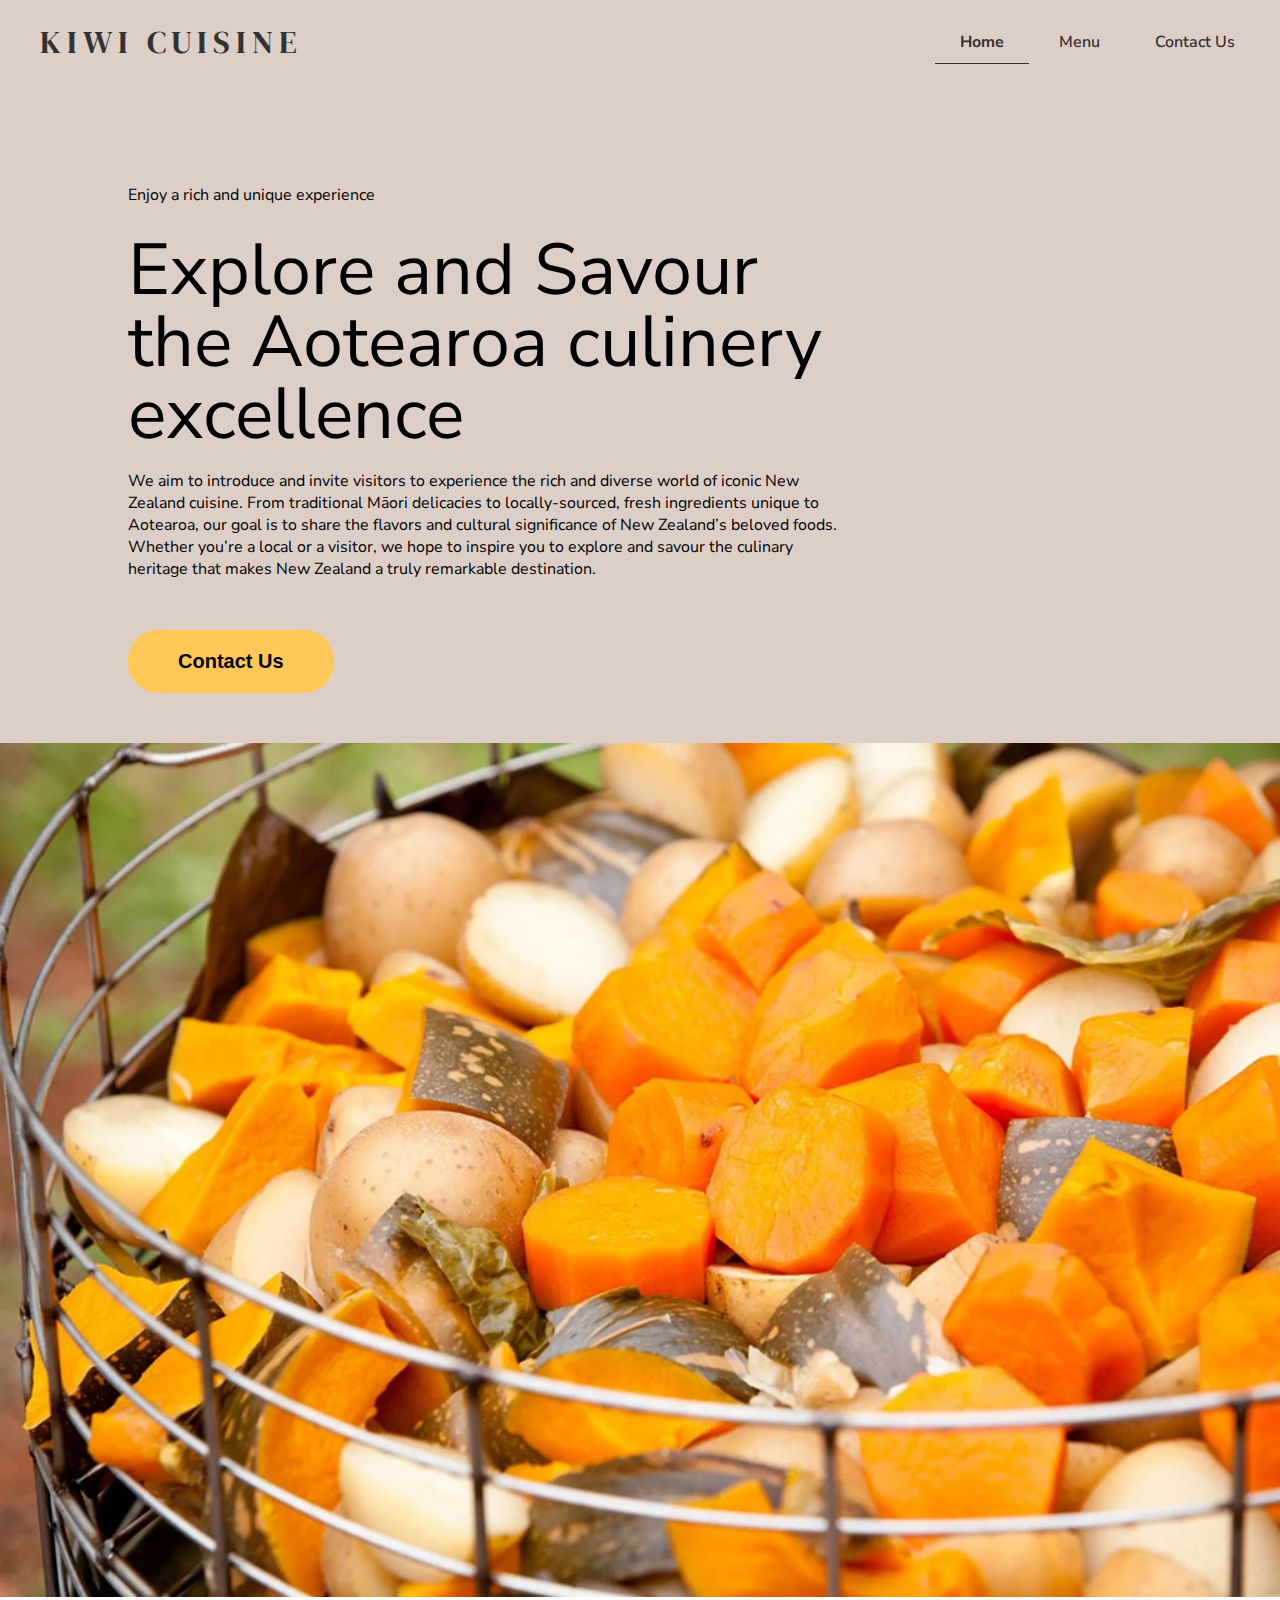
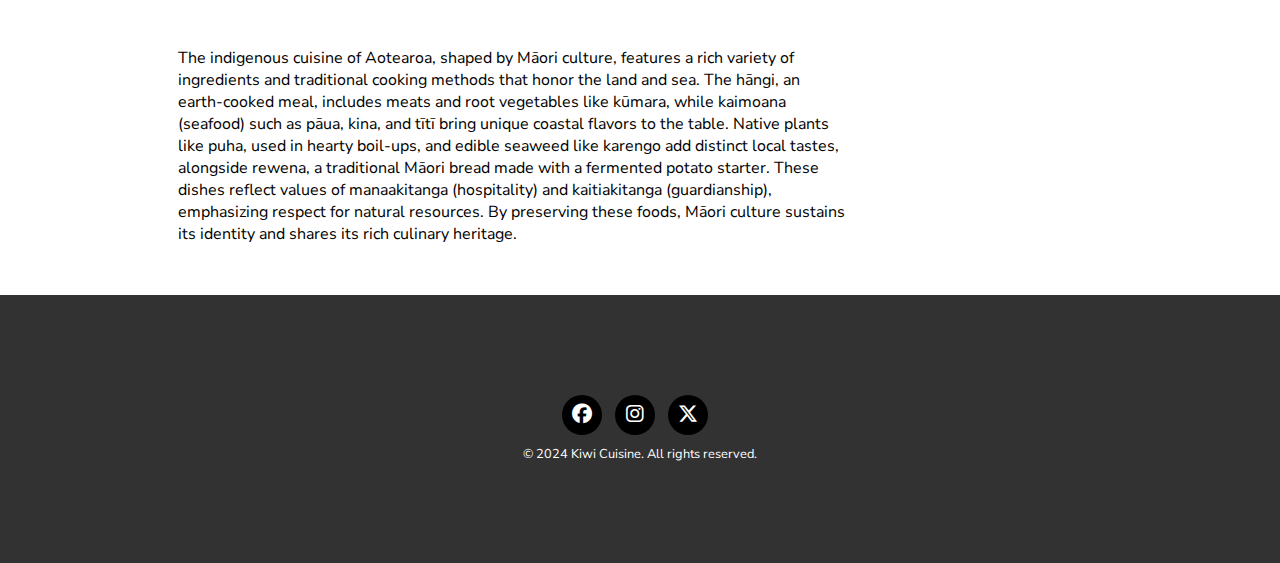
==== kiwi-cuisine/index.html @ 6ab1d8e2 "Added Website Kiwi Cuisine, site-plan.ccs, and siteplan.html" ====
<!DOCTYPE html>
<html lang="en">
  <head>
    <meta charset="UTF-8" >
    <meta name="viewport" content="width=device-width, initial-scale=1.0" >
    <link
      rel="stylesheet"
      href="https://cdnjs.cloudflare.com/ajax/libs/font-awesome/6.4.2/css/all.min.css" >
    <link rel="stylesheet" href="./styles/style.css" >
    <title>Kiwi-Cuisine | Home page</title>
  </head>
  <body>
    <div id="top-content">
      <header>
        <div class="logo">
          <p id="brand"><a href="index.html">Kiwi Cuisine</a></p>
        </div>
        <nav>
          <ul class="nav-container">
            <li><a class="active" href="index.html">Home</a></li>
            <li><a href="menu.html">Menu</a></li>
            <!-- <li><a href="about.html">About Us</a></li> -->
            <li><a href="contact.html">Contact Us</a></li>
          </ul>
        </nav>
      </header>
      <div class="main">
        <div class="hero-container">
          <p class="hero-preface">Enjoy a rich and unique experience</p>
          <h2 class="hero-heading">
            Explore and Savour the Aotearoa culinery excellence
          </h2>
          <p class="hero-description">
            We aim to introduce and invite visitors to experience the rich and
            diverse world of iconic New Zealand cuisine. From traditional Māori
            delicacies to locally-sourced, fresh ingredients unique to Aotearoa,
            our goal is to share the flavors and cultural significance of New
            Zealand’s beloved foods. Whether you’re a local or a visitor, we
            hope to inspire you to explore and savour the culinary heritage that
            makes New Zealand a truly remarkable destination.
          </p>
        </div>
          <button class="hero-button" onclick="location.href='contact.html'">Contact Us</button>
        <div class="mid-content">
          <img src="./images/hangi_v1.webp" alt="Hangi" >
          <p class="mid-content-description">
            The indigenous cuisine of Aotearoa, shaped by Māori culture,
            features a rich variety of ingredients and traditional cooking
            methods that honor the land and sea. The hāngi, an earth-cooked
            meal, includes meats and root vegetables like kūmara, while kaimoana
            (seafood) such as pāua, kina, and tītī bring unique coastal flavors
            to the table. Native plants like puha, used in hearty boil-ups, and
            edible seaweed like karengo add distinct local tastes, alongside
            rewena, a traditional Māori bread made with a fermented potato
            starter. These dishes reflect values of manaakitanga (hospitality)
            and kaitiakitanga (guardianship), emphasizing respect for natural
            resources. By preserving these foods, Māori culture sustains its
            identity and shares its rich culinary heritage.
          </p>
        </div>
      </div>
    </div>
    <footer>
      <div class="social">
        <a href="https://www.facebook.com" target="_blank"
          ><i class="fa-brands fa-facebook"></i
        ></a>
        <a href="https://www.instagram.com" target="_blank"
          ><i class="fa-brands fa-instagram"></i
        ></a>
        <a href="https://www.twitter.com" target="_blank"
          ><i class="fa-brands fa-x-twitter"></i
        ></a>
        <p>&copy; 2024 Kiwi Cuisine. All rights reserved.</p>
      </div>
    </footer>
  </body>
</html>
---- kiwi-cuisine/styles/style.css ----
@import url('https://fonts.googleapis.com/css2?family=DM+Serif+Display:ital@0;1&family=Nunito+Sans:ital,opsz,wght@0,6..12,200..1000;1,6..12,200..1000&display=swap');

/* General reset */

*,
::before,
::after {
  margin: 0;
  padding: 0;
  box-sizing: border-box;
}
html,
body {
  font-family: 'Nunito Sans', sans-serif;
  height: 100%;
  margin: 0;
  display: flex;
  flex-direction: column;
}

#top-content {
  flex: 1;
  display: flex;
  flex-direction: column;
  background-color: #ddcfc8;
}

.main h1 {
  margin: 0 auto;
  text-align: center;
  padding-top: 200px;
  font-size: 1.5em;
  color: #2e0014;
}

header {
  display: grid;
  grid-template-columns: 300px auto;
  font-weight: 600;
  padding: 20px;
  position: sticky;
  top: 0;
  z-index: 1000; /* Ensure it stays above other content */
  background-color: #ddcfc8; /* Initial transparent background */
  transition: background-color 0.3s ease; /* Smooth transition for color change */
}

nav {
  display: flex;
  gap: 4px;
  justify-content: flex-end;
}

.nav-container {
  display: flex;
  list-style: none;
  justify-content: center;
  align-items: center;
  text-align: center;
  gap: 5px;
}

.nav-container a {
  font-size: 1em;
  text-align: center;
  color: #323232;
  text-decoration: none;
  padding: 10px 25px;
}

.active,
.nav-container a:hover {
  font-weight: 700;
  border-bottom: 1px solid #323232;
}

#brand {
  margin: 0;
  font-family: 'DM Serif Display', serif;
  font-weight: 100;
  text-transform: uppercase;
  letter-spacing: 6px;
  font-size: 2em;
}

.logo {
  display: flex;
  align-items: center;
  padding-left: 20px;
}

#brand a {
  text-decoration: none;
  color: #323232;
}

.hero-container {
  display: grid;
  grid-template-columns: repeat(10, 1fr);
  grid-template-rows: repeat(4, auto);
  padding-top: 100px;
  max-width: 80%;
  margin: 0 auto; /* Center the hero section */
  overflow: hidden; /* Ensure no overflow if the image is larger */
}

.hero-preface {
  grid-column: 1 / 6;
  grid-row: 1 / 2;
  padding-bottom: 20px;
  height: 50px;
}

.hero-heading {
  font-size: 4.5em;
  font-weight: 400;
  line-height: 1;
  grid-column: 1 / 8;
  grid-row: 2 / 3;
}

.hero-description {
  grid-column: 1 / 8;
  grid-row: 3 / 4;
  padding-top: 20px;
  height: auto;
}

.hero-button {
  cursor: pointer;
  padding: 20px 50px;
  grid-column: 1 / 3;
  grid-row: 4 / 5;
  margin-top: 50px;
  margin-bottom: 50px;
  border-radius: 30px;
  border: none;
  font-size: 1.25em;
  font-weight: 600;
  background-color: #ffc857;
  margin-left: 10%;
}

.hero-button a {
  text-decoration: none;
  color: #000000;
  display: block;
  height: 100%;
  width: 100%;
  line-height: normal;
}

.spacer {
  height: 50px;
}

.mid-content {
  display: grid;
  grid-template-columns: repeat(10, 1fr);
  grid-template-rows: repeat(4, auto);
  max-width: 100%;
  margin: 0 auto; /* Center the hero section */
  overflow: hidden; /* Ensure no overflow if the image is larger */
  background-color: #ffffff;
}

.mid-content img {
  width: 100%;
  height: auto;
  object-fit: cover;
  grid-column: 1 / 11;
  grid-row: 1 / 4;
}

.mid-content iframe {
  width: 100%;
  height: auto;
  object-fit: cover;
  grid-column: 1 / 11;
  grid-row: 1 / 4;
}

.mid-content-description {
  display: flex;
  align-items: center;
  justify-content: center;
  grid-column: 2 / 8;
  grid-row: 4 / 5;
  padding: 50px;
  height: auto;
}

.menu-content {
  display: grid;
  grid-template-columns: repeat(3, 1fr); /* 3 columns */
  grid-auto-rows: 525px;
  max-width: 90%;
  margin: 0 auto;
  overflow: hidden;
  margin-top: 1.25em;
  /* margin-bottom: 1.25em; */
}

.menu-content div {
  display: flex;
  flex-direction: column;
  align-items: center;
  justify-content: center;
  text-align: center;
  padding: 10px;
}

.menu-content img {
  width: 100%;
  height: 100%;
  object-fit: cover;
  /* object-fit: contain; Adjusts image to fit within the bounds without cropping */
}

.menu-content h2 {
  font-size: 1.1em;
}

.menu-content div :nth-child(2) {
  margin-top: 1.5em;
}

/* Map styling - Contact page */

.map-container {
  display: flex;
  justify-content: center;
  align-items: center;
  height: 400px;
}

/* Contact Form Styling */

.form-container {
  background-color: #323232;
  width: 90%;
  padding: 35px 50px;
  margin: 0 auto;
  margin-bottom: 50px;
  box-shadow: 20px 30px 25pc rgba(0, 0, 0, 0.15);
}

.form-container h1 {
  color: #ffffff;
  font-size: 1.275rem;
  text-align: center;
}

.form-container p {
  color: #ffffff;
  position: relative;
  margin: auto;
  width: 100%;
  text-align: center;
}

.form {
  width: 100%;
  position: relative;
  margin: 30px auto 0 auto;
}

.form-row {
  width: 100%;
  display: grid;
  grid-template-columns: repeat(auto-fit, minmax(300px, 1fr));
  gap: 20px 30px;
  margin-bottom: 20px;
}

.form-column textarea,
.form-column input {
  font-weight: 400;
  width: 100%;
  padding: 8px;
  border-radius: 5px;
  border: 1.2px solid #c4cae0;
  margin-top: 5px;
}

.form-column textarea {
  resize: none;
}

.form-column label {
  color: #ffffff;
}

.form-column textarea:focus,
.form-container input:focus {
  outline: none;
  border-color: #008000;
}

.form button {
  border: none;
  padding: 10px 50px;
  font-size: 1.25em;
  font-weight: 600;
  background-color: #fec857;
  border-radius: 30px;
  font-size: 1rem;
  color: #000000;
  cursor: pointer;
}

.social a {
  margin: 0 10px 10px 0;
  font-size: 20px;
  display: inline-block;
  height: 40px;
  width: 40px;
  background-color: black;
  text-align: center;
  line-height: 40px;
  border-radius: 50px;
  color: #fff;
}

.social-media a:hover,
.social-media a:focus {
  color: #008000;
}

footer {
  text-align: center;
  padding: 100px;
  background-color: #323232; /* Matches the brand color */
  color: #ffffff; /* White text */
  font-size: 0.8em;
}

/* Add styles specific to screens smaller than or equal to 900px */

@media (max-width: 900px) {
  .logo {
    padding-left: 0;
  }
  .hero {
    grid-template-columns: repeat(2, 1fr);
    grid-template-rows: auto;
    padding: 10px;
  }

  .hero-button {
    margin-left: 10%;
  }
  .mid-content {
    grid-template-columns: repeat(
      2,
      1fr
    ); /* Adjust grid columns for smaller screens */
    grid-template-rows: auto; /* Change row height if needed */
    padding: 10px; /* Add padding for better spacing on smaller screens */
  }

  .menu-content {
    display: grid;
    grid-template-columns: repeat(2, 1fr); /* 3 columns */
    grid-auto-rows: 400px;
    max-width: 90%;
    margin: 0 auto;
    overflow: hidden;
    margin-top: 1.25em;
    margin-bottom: 1.25em;
  }

  .mid-content img {
    grid-column: 1 / -1; /* Make image span across the entire width */
    grid-row: 1 / 2; /* Adjust row position if necessary */
  }

  .mid-content-description {
    grid-column: 1 / -1; /* Make description span across entire width */
    grid-row: 2 / 3; /* Position it below the image */
    /* text-align: center; Center-align text for better readability */
    padding: 10px;
  }

  /* Additional adjustments for smaller screens */
  header {
    font-size: 0.9em; /* Scale down header text */
    padding: 10px; /* Reduce padding in the header */
  }

  nav a {
    padding: 10px 20px; /* Adjust navigation padding */
    font-size: 0.9em; /* Scale down navigation font size */
  }

  .hero {
    max-width: 100%; /* Ensure hero section fits within smaller screen */
  }

  footer {
    padding: 50px; /* Adjust footer padding */
    font-size: 0.7em; /* Scale down footer text */
  }
}
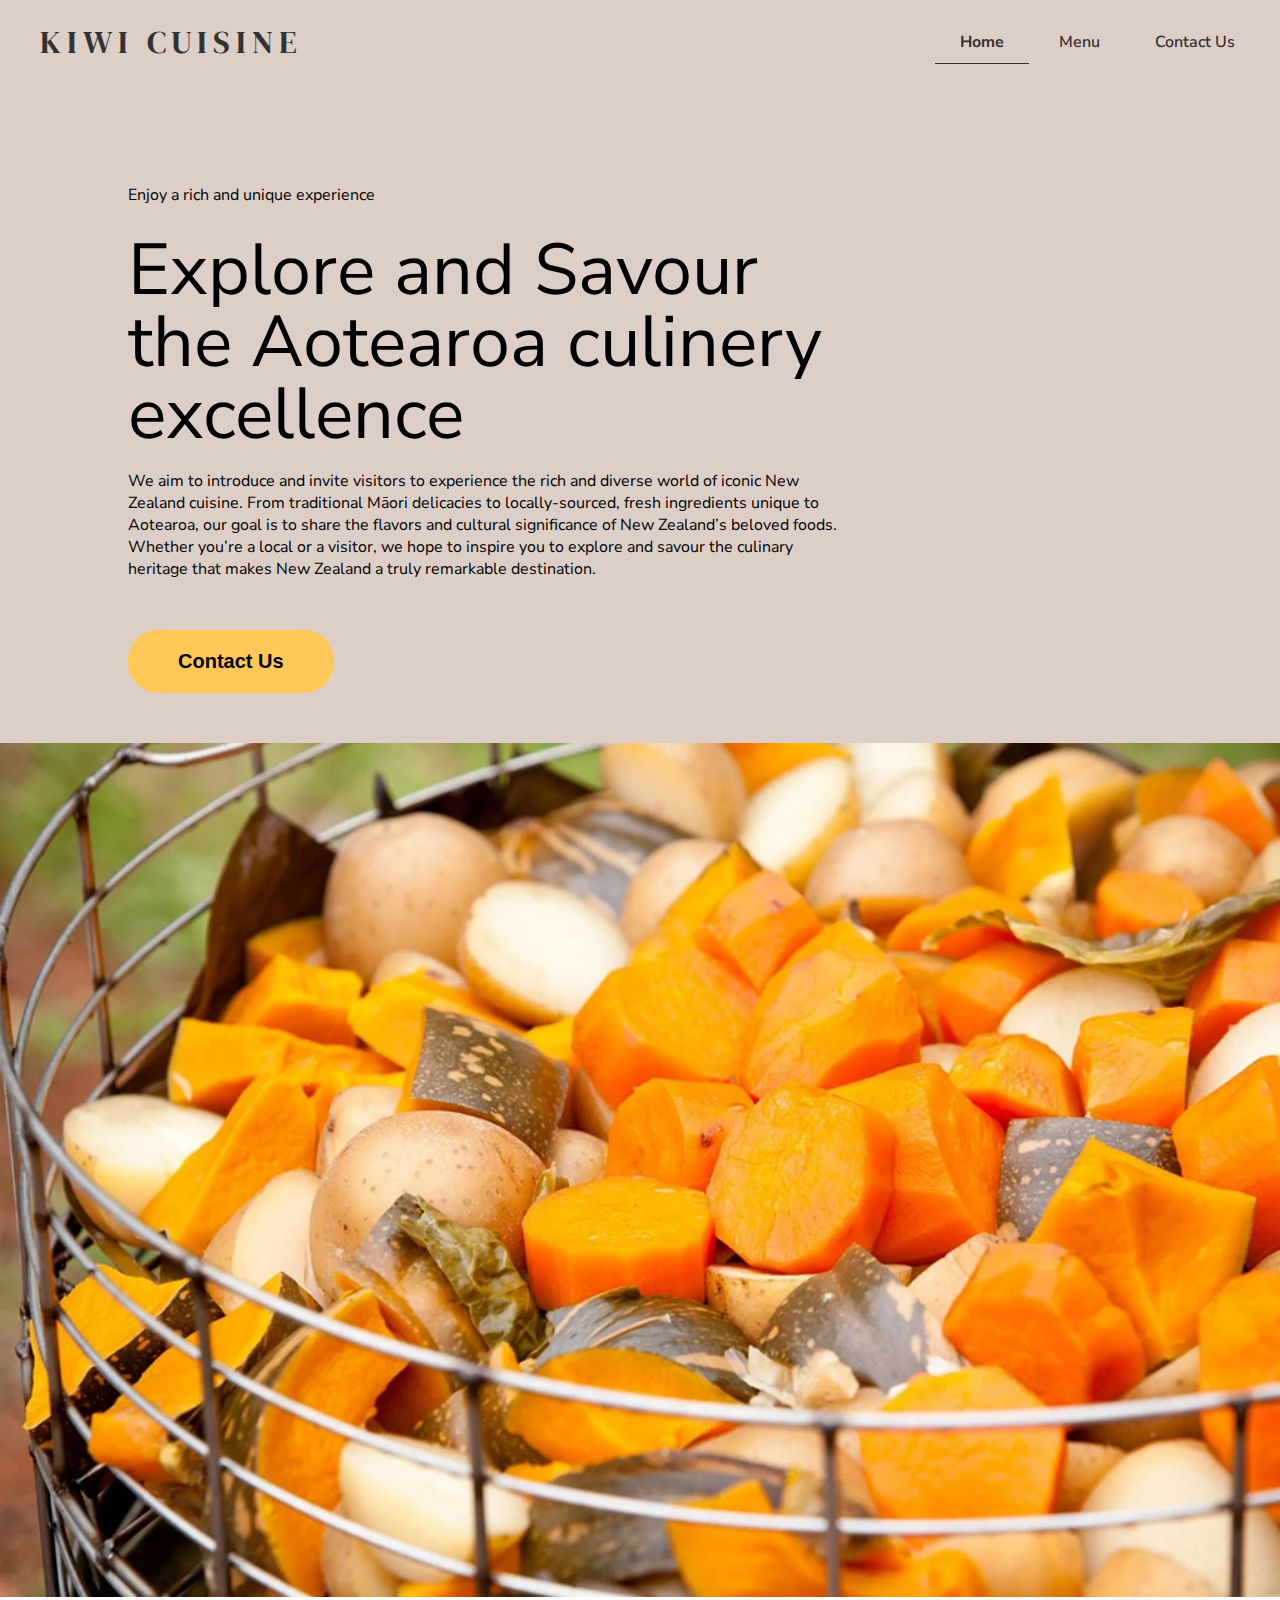
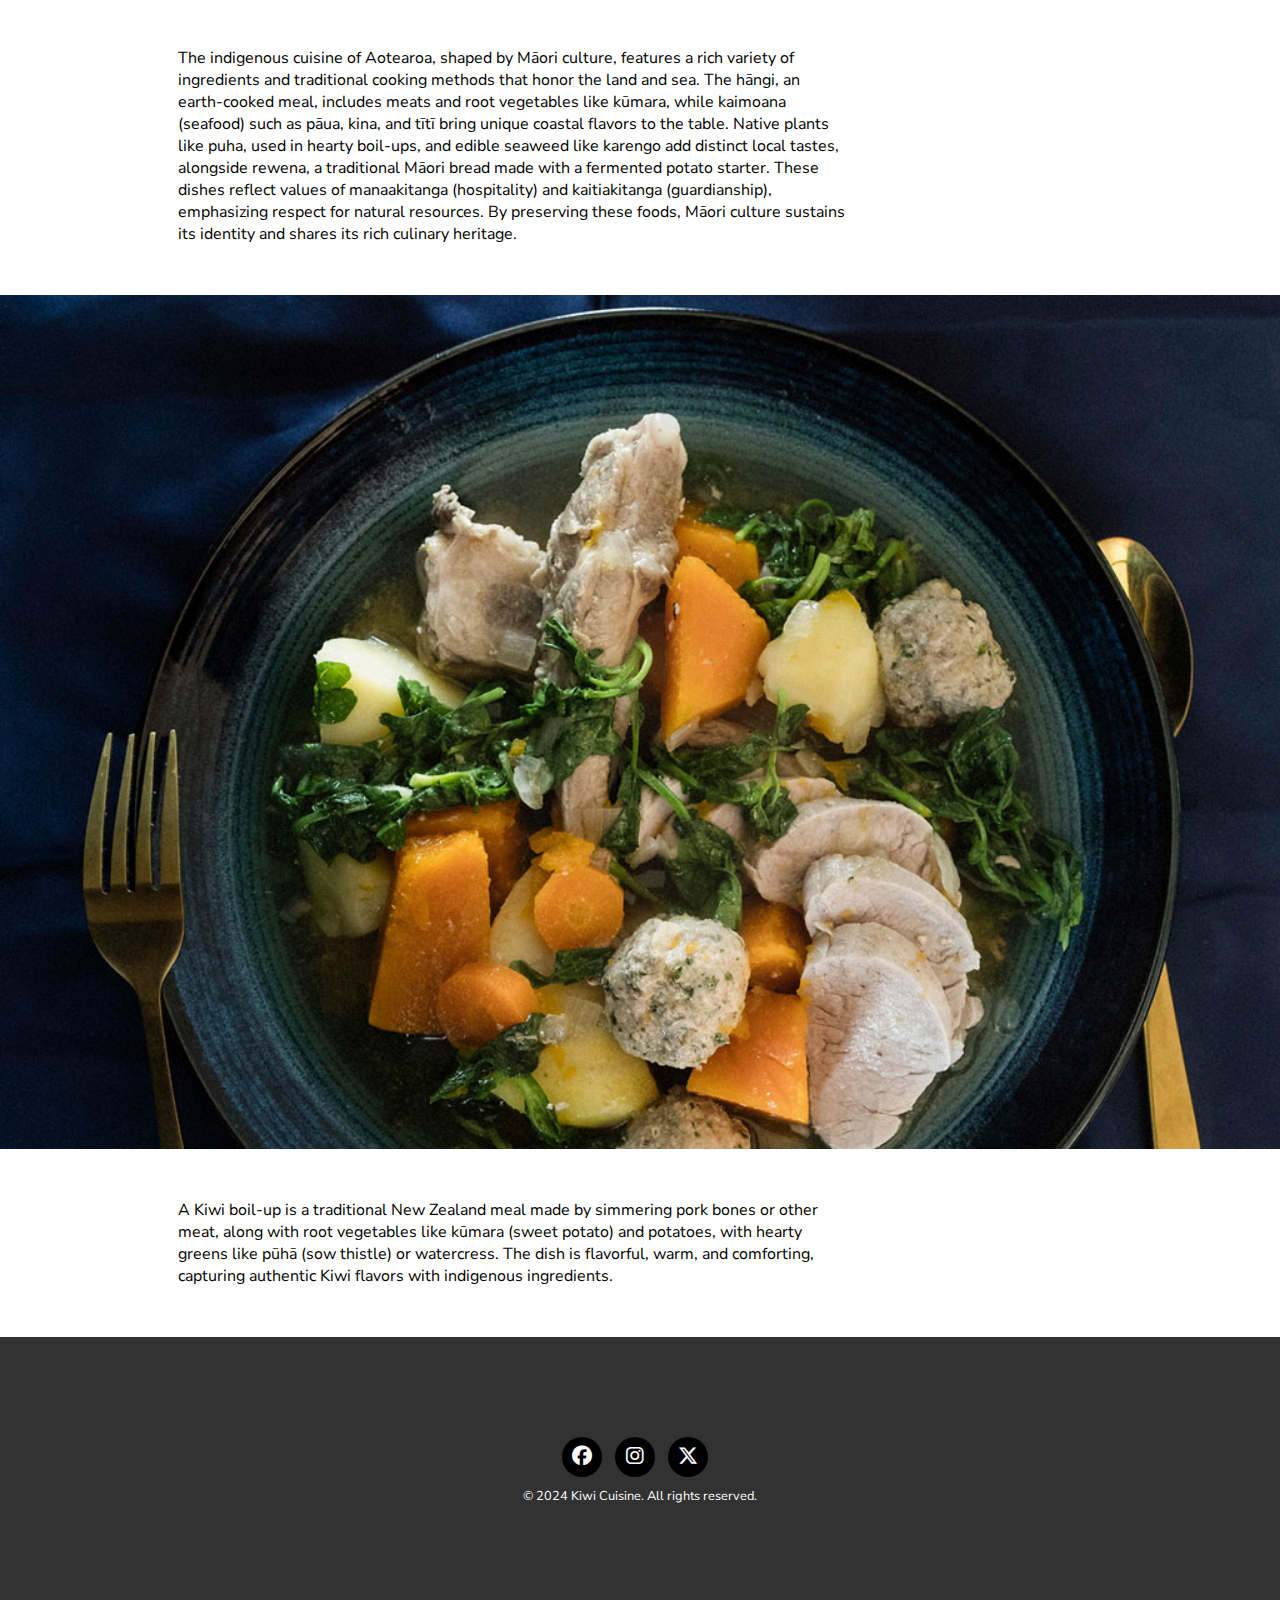
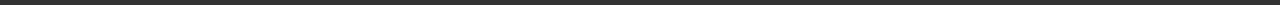
==== commit 6778d018: "Week 8 -Wireframing-personal-website" ====
--- a/kiwi-cuisine/index.html
+++ b/kiwi-cuisine/index.html
@@ -41,22 +41,33 @@
           </p>
         </div>
           <button class="hero-button" onclick="location.href='contact.html'">Contact Us</button>
-        <div class="mid-content">
-          <img src="./images/hangi_v1.webp" alt="Hangi" >
-          <p class="mid-content-description">
-            The indigenous cuisine of Aotearoa, shaped by Māori culture,
-            features a rich variety of ingredients and traditional cooking
-            methods that honor the land and sea. The hāngi, an earth-cooked
-            meal, includes meats and root vegetables like kūmara, while kaimoana
-            (seafood) such as pāua, kina, and tītī bring unique coastal flavors
-            to the table. Native plants like puha, used in hearty boil-ups, and
-            edible seaweed like karengo add distinct local tastes, alongside
-            rewena, a traditional Māori bread made with a fermented potato
-            starter. These dishes reflect values of manaakitanga (hospitality)
-            and kaitiakitanga (guardianship), emphasizing respect for natural
-            resources. By preserving these foods, Māori culture sustains its
-            identity and shares its rich culinary heritage.
-          </p>
+          <div class="mid-content">
+            <img src="./images/hangi_v1.webp" alt="Hangi" >
+            <p class="mid-content-description">
+              The indigenous cuisine of Aotearoa, shaped by Māori culture,
+              features a rich variety of ingredients and traditional cooking
+              methods that honor the land and sea. The hāngi, an earth-cooked
+              meal, includes meats and root vegetables like kūmara, while kaimoana
+              (seafood) such as pāua, kina, and tītī bring unique coastal flavors
+              to the table. Native plants like puha, used in hearty boil-ups, and
+              edible seaweed like karengo add distinct local tastes, alongside
+              rewena, a traditional Māori bread made with a fermented potato
+              starter. These dishes reflect values of manaakitanga (hospitality)
+              and kaitiakitanga (guardianship), emphasizing respect for natural
+              resources. By preserving these foods, Māori culture sustains its
+              identity and shares its rich culinary heritage.
+            </p>
+          </div>
+          <div class="mid-content-1">
+            <img src="./images/kiwi_boilup.jpg" alt="boilup">
+              <p class="mid-content-description-1">
+                A Kiwi boil-up is a traditional New Zealand meal made by simmering
+                pork bones or other meat, along with root vegetables like kūmara (sweet potato)
+                and potatoes, with hearty greens like pūhā (sow thistle) or watercress. 
+                The dish is flavorful, warm, and comforting, capturing authentic Kiwi flavors
+                with indigenous ingredients.
+              </p>
+          </div>
         </div>
       </div>
     </div>
--- a/kiwi-cuisine/styles/style.css
+++ b/kiwi-cuisine/styles/style.css
@@ -93,6 +93,9 @@
   text-decoration: none;
   color: #323232;
 }
+
+/* These styles are used in the hero section of all
+three pages i.e., Home, Menu, and Contact */
 
 .hero-container {
   display: grid;
@@ -154,6 +157,8 @@
   height: 50px;
 }
 
+/* styles to hold the first image on both the Home, and Menu Page
+just below the hero section  */
 .mid-content {
   display: grid;
   grid-template-columns: repeat(10, 1fr);
@@ -172,13 +177,39 @@
   grid-row: 1 / 4;
 }
 
-.mid-content iframe {
+
+/* styles to hold the second image on thw home page */
+.mid-content-1 {
+  display: grid;
+  grid-template-columns: repeat(10, 1fr);
+  grid-template-rows: repeat(4, auto);
+  max-width: 100%;
+  margin: 0 auto; /* Center the hero section */
+  overflow: hidden; /* Ensure no overflow if the image is larger */
+  background-color: #ffffff;
+}
+
+.mid-content-1 img {
   width: 100%;
   height: auto;
   object-fit: cover;
   grid-column: 1 / 11;
   grid-row: 1 / 4;
 }
+
+
+/* Styles for map on contact page */
+
+.mid-content iframe {
+  width: 100%;
+  height: auto;
+  object-fit: cover;
+  grid-column: 1 / 11;
+  grid-row: 1 / 4;
+}
+
+/* Styling for content after the first images 
+(including map on contact page), on all pages  */
 
 .mid-content-description {
   display: flex;
@@ -189,6 +220,19 @@
   padding: 50px;
   height: auto;
 }
+
+.mid-content-description-1 {
+  display: flex;
+  align-items: center;
+  justify-content: center;
+  grid-column: 2 / 8;
+  grid-row: 4 / 5;
+  padding: 50px;
+  height: auto;
+}
+
+/* Menu Grid to hold pictures of meals description
+and cost. */
 
 .menu-content {
   display: grid;
@@ -201,6 +245,7 @@
   /* margin-bottom: 1.25em; */
 }
 
+/*  */
 .menu-content div {
   display: flex;
   flex-direction: column;
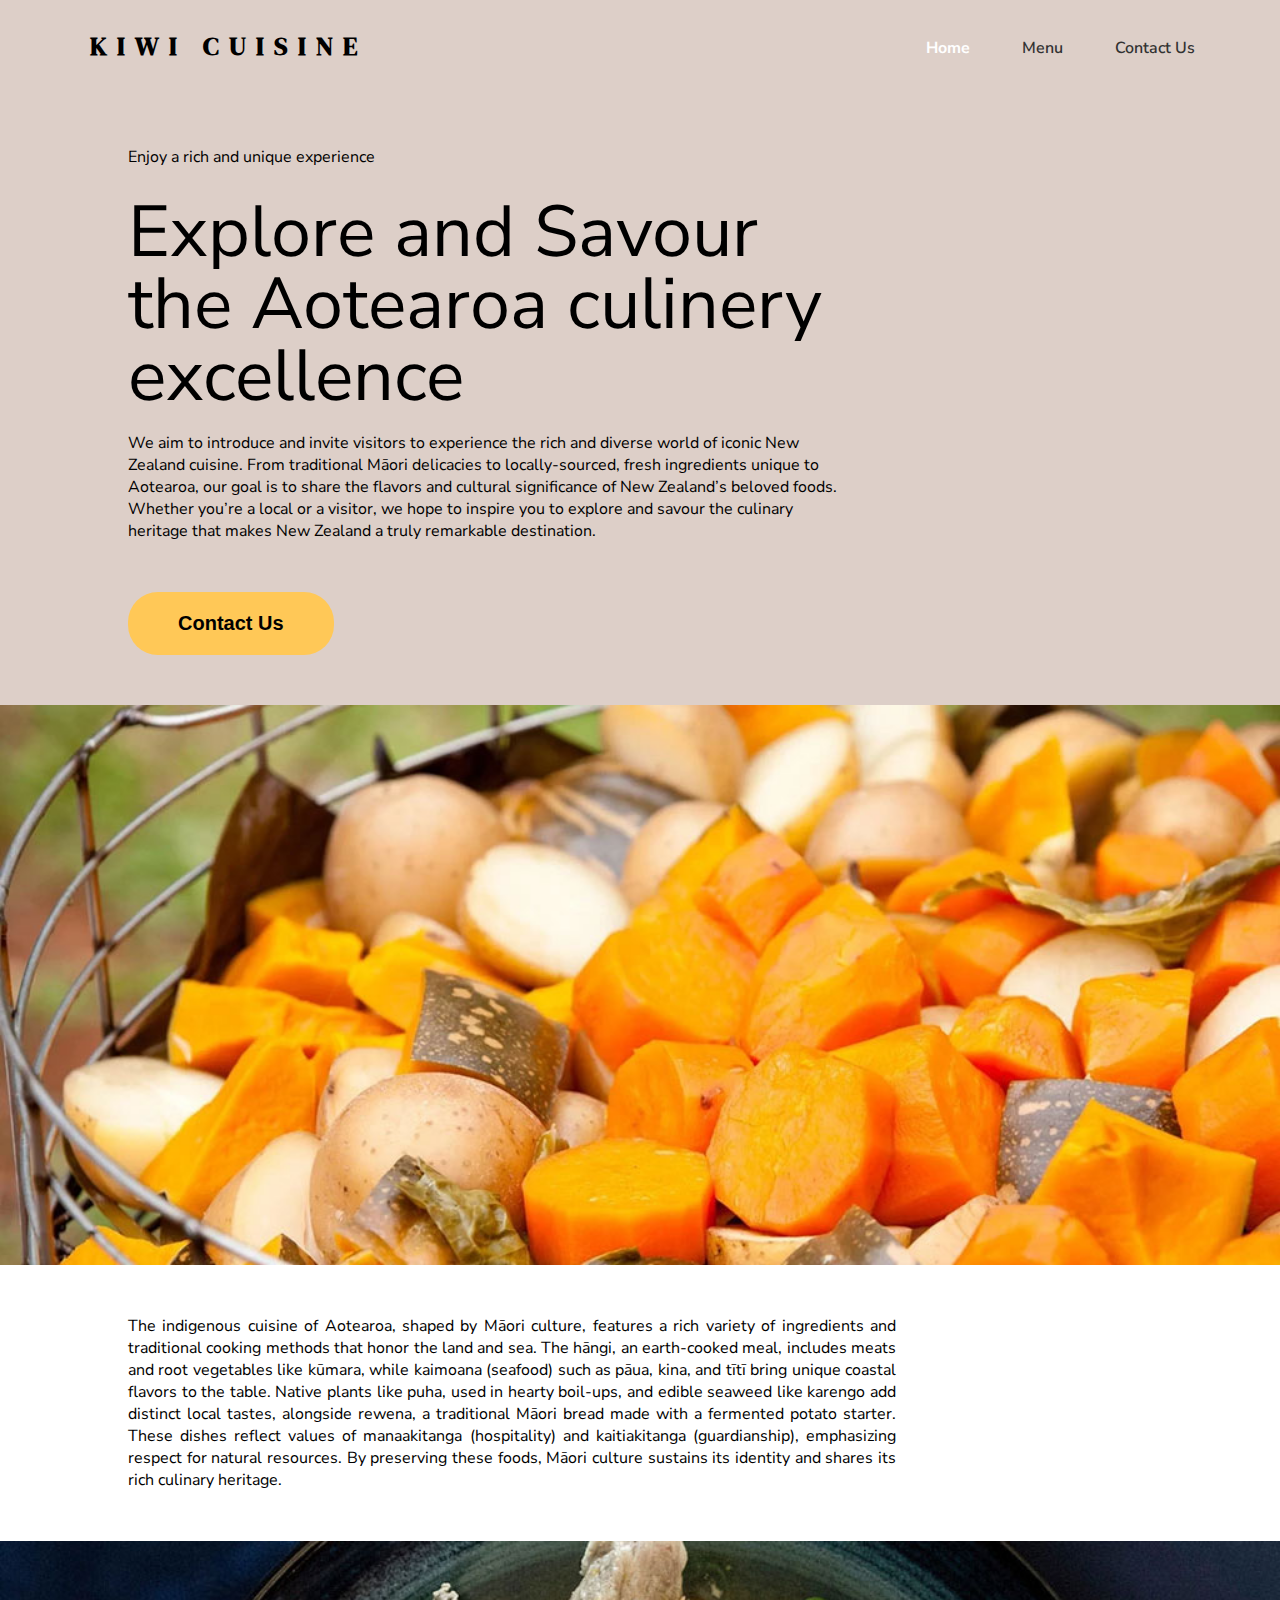
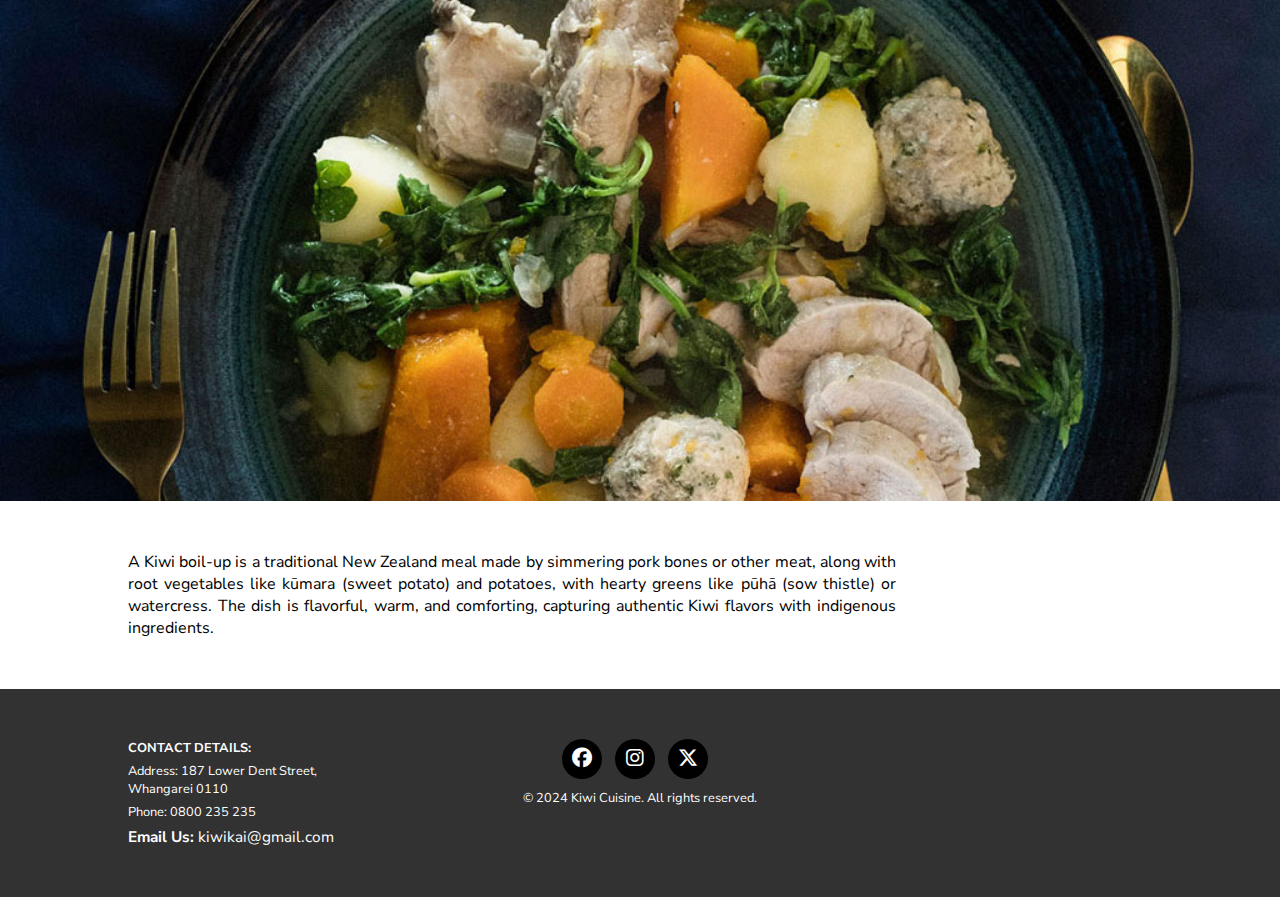
==== commit ac26c1b0: "Week 9 Rivers.html, Kiwi-Cuisine html and css updated" ====
--- a/kiwi-cuisine/index.html
+++ b/kiwi-cuisine/index.html
@@ -10,16 +10,36 @@
     <title>Kiwi-Cuisine | Home page</title>
   </head>
   <body>
-    <div id="top-content">
+    <div id="content-container">
       <header>
         <div class="logo">
-          <p id="brand"><a href="index.html">Kiwi Cuisine</a></p>
+          <a aria-label="Go to Home Page" href="index.html"
+            ><svg width="300" height="50" xmlns="http://www.w3.org/2000/svg">
+              <title>Go to Home Page</title>
+              <text
+                x="10"
+                y="35"
+                font-family="'DM Serif Display', serif"
+                font-size="26"
+                fill="black"
+                letter-spacing="10">
+                KIWI CUISINE
+              </text>
+            </svg></a
+          >
         </div>
+        <!-- Hamburger Menu Toggle -->
+        <input type="checkbox" id="menu-toggle" >
+        <label for="menu-toggle" class="menu-icon" aria-label="Toggle Menu">
+          <span></span>
+          <span></span>
+          <span></span>
+        </label>
+        <!-- Navigation Menu -->
         <nav>
           <ul class="nav-container">
-            <li><a class="active" href="index.html">Home</a></li>
+            <li><a id="active" href="index.html">Home</a></li>
             <li><a href="menu.html">Menu</a></li>
-            <!-- <li><a href="about.html">About Us</a></li> -->
             <li><a href="contact.html">Contact Us</a></li>
           </ul>
         </nav>
@@ -40,50 +60,59 @@
             makes New Zealand a truly remarkable destination.
           </p>
         </div>
-          <button class="hero-button" onclick="location.href='contact.html'">Contact Us</button>
-          <div class="mid-content">
-            <img src="./images/hangi_v1.webp" alt="Hangi" >
-            <p class="mid-content-description">
-              The indigenous cuisine of Aotearoa, shaped by Māori culture,
-              features a rich variety of ingredients and traditional cooking
-              methods that honor the land and sea. The hāngi, an earth-cooked
-              meal, includes meats and root vegetables like kūmara, while kaimoana
-              (seafood) such as pāua, kina, and tītī bring unique coastal flavors
-              to the table. Native plants like puha, used in hearty boil-ups, and
-              edible seaweed like karengo add distinct local tastes, alongside
-              rewena, a traditional Māori bread made with a fermented potato
-              starter. These dishes reflect values of manaakitanga (hospitality)
-              and kaitiakitanga (guardianship), emphasizing respect for natural
-              resources. By preserving these foods, Māori culture sustains its
-              identity and shares its rich culinary heritage.
-            </p>
-          </div>
-          <div class="mid-content-1">
-            <img src="./images/kiwi_boilup.jpg" alt="boilup">
-              <p class="mid-content-description-1">
-                A Kiwi boil-up is a traditional New Zealand meal made by simmering
-                pork bones or other meat, along with root vegetables like kūmara (sweet potato)
-                and potatoes, with hearty greens like pūhā (sow thistle) or watercress. 
-                The dish is flavorful, warm, and comforting, capturing authentic Kiwi flavors
-                with indigenous ingredients.
-              </p>
-          </div>
+        <div>
+          <button class="hero-button" onclick="location.href='contact.html'">
+            Contact Us
+          </button>
+        </div>
+        <div class="mid-content">
+          <img id="image-1" src="images/hangi_v1.jpg" alt="Hangi" >
+          <p class="mid-content-description-1">
+            The indigenous cuisine of Aotearoa, shaped by Māori culture,
+            features a rich variety of ingredients and traditional cooking
+            methods that honor the land and sea. The hāngi, an earth-cooked
+            meal, includes meats and root vegetables like kūmara, while kaimoana
+            (seafood) such as pāua, kina, and tītī bring unique coastal flavors
+            to the table. Native plants like puha, used in hearty boil-ups, and
+            edible seaweed like karengo add distinct local tastes, alongside
+            rewena, a traditional Māori bread made with a fermented potato
+            starter. These dishes reflect values of manaakitanga (hospitality)
+            and kaitiakitanga (guardianship), emphasizing respect for natural
+            resources. By preserving these foods, Māori culture sustains its
+            identity and shares its rich culinary heritage.
+          </p>
+          <img id="image-2" src="images/kiwi_boilup.jpg" alt="boilup" >
+          <p class="mid-content-description-2">
+            A Kiwi boil-up is a traditional New Zealand meal made by simmering
+            pork bones or other meat, along with root vegetables like kūmara
+            (sweet potato) and potatoes, with hearty greens like pūhā (sow
+            thistle) or watercress. The dish is flavorful, warm, and comforting,
+            capturing authentic Kiwi flavors with indigenous ingredients.
+          </p>
         </div>
       </div>
+      <footer>
+        <div class="contact-details">
+          <h4>CONTACT DETAILS:</h4>
+          <p>Address: 187 Lower Dent Street, Whangarei 0110</p>
+          <p>Phone: 0800 235 235</p>
+          <a id="email-kiwikai" href="mailto:kiwikai@gmail.com"
+            ><strong>Email Us:</strong> kiwikai@gmail.com</a
+          >
+        </div>
+        <div class="social">
+          <a href="https://www.facebook.com" target="_blank"
+            ><i class="fa-brands fa-facebook"></i
+          ></a>
+          <a href="https://www.instagram.com" target="_blank"
+            ><i class="fa-brands fa-instagram"></i
+          ></a>
+          <a href="https://www.twitter.com" target="_blank"
+            ><i class="fa-brands fa-x-twitter"></i
+          ></a>
+          <p>&copy; 2024 Kiwi Cuisine. All rights reserved.</p>
+        </div>
+      </footer>
     </div>
-    <footer>
-      <div class="social">
-        <a href="https://www.facebook.com" target="_blank"
-          ><i class="fa-brands fa-facebook"></i
-        ></a>
-        <a href="https://www.instagram.com" target="_blank"
-          ><i class="fa-brands fa-instagram"></i
-        ></a>
-        <a href="https://www.twitter.com" target="_blank"
-          ><i class="fa-brands fa-x-twitter"></i
-        ></a>
-        <p>&copy; 2024 Kiwi Cuisine. All rights reserved.</p>
-      </div>
-    </footer>
   </body>
 </html>
--- a/kiwi-cuisine/styles/style.css
+++ b/kiwi-cuisine/styles/style.css
@@ -9,6 +9,7 @@
   padding: 0;
   box-sizing: border-box;
 }
+
 html,
 body {
   font-family: 'Nunito Sans', sans-serif;
@@ -18,7 +19,7 @@
   flex-direction: column;
 }
 
-#top-content {
+#content-container {
   flex: 1;
   display: flex;
   flex-direction: column;
@@ -35,14 +36,26 @@
 
 header {
   display: grid;
-  grid-template-columns: 300px auto;
+  grid-template-columns: auto 400px;
   font-weight: 600;
-  padding: 20px;
+  padding: 20px 60px;
   position: sticky;
   top: 0;
   z-index: 1000; /* Ensure it stays above other content */
   background-color: #ddcfc8; /* Initial transparent background */
   transition: background-color 0.3s ease; /* Smooth transition for color change */
+  position: relative;
+}
+
+.menu-icon {
+  display: none;
+  cursor: pointer;
+  position: absolute; /*Positioned absolutely*/
+  right: 60px; /* 20px from the right */
+  top: 25px;
+  width: 30px;
+  height: 25px;
+  z-index: 1001; /* Keep above other header elements */
 }
 
 nav {
@@ -57,7 +70,7 @@
   justify-content: center;
   align-items: center;
   text-align: center;
-  gap: 5px;
+  gap: 2px;
 }
 
 .nav-container a {
@@ -68,19 +81,15 @@
   padding: 10px 25px;
 }
 
-.active,
 .nav-container a:hover {
   font-weight: 700;
-  border-bottom: 1px solid #323232;
-}
-
-#brand {
-  margin: 0;
-  font-family: 'DM Serif Display', serif;
-  font-weight: 100;
-  text-transform: uppercase;
-  letter-spacing: 6px;
-  font-size: 2em;
+  font-size: 1.1em;
+  color: #ffffff;
+}
+
+#active {
+  font-weight: 700;
+  color: #ffffff;
 }
 
 .logo {
@@ -89,11 +98,6 @@
   padding-left: 20px;
 }
 
-#brand a {
-  text-decoration: none;
-  color: #323232;
-}
-
 /* These styles are used in the hero section of all
 three pages i.e., Home, Menu, and Contact */
 
@@ -101,7 +105,7 @@
   display: grid;
   grid-template-columns: repeat(10, 1fr);
   grid-template-rows: repeat(4, auto);
-  padding-top: 100px;
+  padding-top: 50px;
   max-width: 80%;
   margin: 0 auto; /* Center the hero section */
   overflow: hidden; /* Ensure no overflow if the image is larger */
@@ -132,7 +136,7 @@
 .hero-button {
   cursor: pointer;
   padding: 20px 50px;
-  grid-column: 1 / 3;
+  grid-column: 1 / 4;
   grid-row: 4 / 5;
   margin-top: 50px;
   margin-bottom: 50px;
@@ -161,74 +165,33 @@
 just below the hero section  */
 .mid-content {
   display: grid;
-  grid-template-columns: repeat(10, 1fr);
-  grid-template-rows: repeat(4, auto);
-  max-width: 100%;
-  margin: 0 auto; /* Center the hero section */
-  overflow: hidden; /* Ensure no overflow if the image is larger */
+  grid-template-columns: repeat(10, 1fr); /* 10 equal columns */
+  grid-template-rows: repeat(4, auto); /* 4 rows with auto height */
   background-color: #ffffff;
 }
 
 .mid-content img {
+  width: 100%;
+  grid-column: span 10; /* Images span all 10 columns */
+  grid-row: auto; /* Each image takes up a single row */
+}
+
+.mid-content-description-1,
+.mid-content-description-2 {
+  grid-column: 2 / 8; /* Paragraphs span from column 2 to column 8 */
+  grid-row: auto; /* Each <p> tag takes up a single row */
+  text-align: justify; /* Optional: align text for better readability */
+  padding: 50px 0px; /* Optional: add padding around text */
+}
+
+/* Styles for map on contact page */
+
+.mid-content iframe {
   width: 100%;
   height: auto;
   object-fit: cover;
-  grid-column: 1 / 11;
+  grid-column: span 10;
   grid-row: 1 / 4;
-}
-
-
-/* styles to hold the second image on thw home page */
-.mid-content-1 {
-  display: grid;
-  grid-template-columns: repeat(10, 1fr);
-  grid-template-rows: repeat(4, auto);
-  max-width: 100%;
-  margin: 0 auto; /* Center the hero section */
-  overflow: hidden; /* Ensure no overflow if the image is larger */
-  background-color: #ffffff;
-}
-
-.mid-content-1 img {
-  width: 100%;
-  height: auto;
-  object-fit: cover;
-  grid-column: 1 / 11;
-  grid-row: 1 / 4;
-}
-
-
-/* Styles for map on contact page */
-
-.mid-content iframe {
-  width: 100%;
-  height: auto;
-  object-fit: cover;
-  grid-column: 1 / 11;
-  grid-row: 1 / 4;
-}
-
-/* Styling for content after the first images 
-(including map on contact page), on all pages  */
-
-.mid-content-description {
-  display: flex;
-  align-items: center;
-  justify-content: center;
-  grid-column: 2 / 8;
-  grid-row: 4 / 5;
-  padding: 50px;
-  height: auto;
-}
-
-.mid-content-description-1 {
-  display: flex;
-  align-items: center;
-  justify-content: center;
-  grid-column: 2 / 8;
-  grid-row: 4 / 5;
-  padding: 50px;
-  height: auto;
 }
 
 /* Menu Grid to hold pictures of meals description
@@ -236,13 +199,13 @@
 
 .menu-content {
   display: grid;
-  grid-template-columns: repeat(3, 1fr); /* 3 columns */
+  grid-template-columns: repeat(10, 1fr); /* 3 columns */
   grid-auto-rows: 525px;
-  max-width: 90%;
+  max-width: 100%;
   margin: 0 auto;
   overflow: hidden;
   margin-top: 1.25em;
-  /* margin-bottom: 1.25em; */
+  margin-bottom: 1.25em;
 }
 
 /*  */
@@ -259,6 +222,7 @@
   width: 100%;
   height: 100%;
   object-fit: cover;
+  box-shadow: 5px 5px 15px rgba(0, 0, 0, 0.3);
   /* object-fit: contain; Adjusts image to fit within the bounds without cropping */
 }
 
@@ -270,24 +234,94 @@
   margin-top: 1.5em;
 }
 
+#menu-item-1 {
+  grid-column: 2 / 6;
+  grid-row: 1 / 2;
+}
+
+#menu-item-2 {
+  grid-column: 6 / 10;
+  grid-row: 1 / 2;
+}
+
+#menu-item-3 {
+  grid-column: 2 / 6;
+  grid-row: 2 / 3;
+}
+
+#menu-item-4 {
+  grid-column: 6 / 10;
+  grid-row: 2 / 3;
+}
+
+#menu-item-5 {
+  grid-column: 2 / 6;
+  grid-row: 3 / 4;
+}
+
+#menu-item-6 {
+  grid-column: 6 / 10;
+  grid-row: 3 / 4;
+}
+
+#menu-item-7 {
+  grid-column: 2 / 6;
+  grid-row: 4 / 5;
+}
+
+#menu-item-8 {
+  grid-column: 6 / 10;
+  grid-row: 4 / 5;
+}
+
+#menu-item-9 {
+  grid-column: 2 / 6;
+  grid-row: 5 / 6;
+}
+
+#menu-item-10 {
+  grid-column: 6 / 10;
+  grid-row: 5 / 6;
+}
+
+#menu-item-11 {
+  grid-column: 2 / 6;
+  grid-row: 6 / 7;
+}
+
+#menu-item-12 {
+  grid-column: 6 / 10;
+  grid-row: 6 / 7;
+}
+
 /* Map styling - Contact page */
 
 .map-container {
   display: flex;
+  width: 100%;
   justify-content: center;
   align-items: center;
+  margin: 0 auto;
   height: 400px;
+  grid-column: 2 / 10;
 }
 
 /* Contact Form Styling */
+
+.map-wrapper,
+.form-wrapper {
+  display: grid;
+  grid-template-columns: repeat(10, 1fr);
+}
 
 .form-container {
   background-color: #323232;
-  width: 90%;
+  width: 100%;
   padding: 35px 50px;
   margin: 0 auto;
   margin-bottom: 50px;
   box-shadow: 20px 30px 25pc rgba(0, 0, 0, 0.15);
+  grid-column: 2 / 10;
 }
 
 .form-container h1 {
@@ -354,6 +388,10 @@
   cursor: pointer;
 }
 
+.social {
+  grid-column: 5 / 7;
+}
+
 .social a {
   margin: 0 10px 10px 0;
   font-size: 20px;
@@ -373,77 +411,221 @@
 }
 
 footer {
-  text-align: center;
-  padding: 100px;
+  display: grid;
+  grid-template-columns: repeat(10, 1fr);
+  text-align: center;
+  padding: 50px 0px;
   background-color: #323232; /* Matches the brand color */
   color: #ffffff; /* White text */
   font-size: 0.8em;
 }
 
+.contact-details {
+  text-align: left;
+  grid-column: 2 / 4;
+}
+
+.contact-details p {
+  margin: 5px 0px;
+}
+
+#email-kiwikai {
+  text-decoration: none;
+  font-weight: 400;
+  font-size: 1.2em;
+  color: #ffffff;
+}
+
+/* Hamburger menu styling */
+/* Hide the checkbox input */
+#menu-toggle {
+  display: none;
+}
+
+/* Hamburger Menu Icon */
+.menu-icon {
+  display: none; /* Hidden by default for larger screens */
+  flex-direction: column;
+  justify-content: space-between;
+  width: 30px;
+  height: 25px;
+  cursor: pointer;
+}
+
+.menu-icon span {
+  display: block;
+  width: 100%;
+  height: 4px;
+  background-color: black;
+  border-radius: 2px;
+  transition: transform 0.3s ease, background-color 0.3s ease;
+}
+
+/* Hamburger icon animation when active */
+#menu-toggle:checked + .menu-icon span:nth-child(1) {
+  transform: translateY(10px) rotate(45deg);
+}
+
+#menu-toggle:checked + .menu-icon span:nth-child(2) {
+  opacity: 0;
+}
+
+#menu-toggle:checked + .menu-icon span:nth-child(3) {
+  transform: translateY(-10px) rotate(-45deg);
+}
+
+/* Hanmburger menu styling end */
+
 /* Add styles specific to screens smaller than or equal to 900px */
-
 @media (max-width: 900px) {
+  /* Hamburger Menu Styling */
+  .menu-icon {
+    display: flex;
+  }
+
+  nav {
+    display: block;
+    position: absolute;
+    right: 0px;
+    top: 60px;
+    background-color: #ddcfc8;
+    width: 200px;
+    transform: translateX(100%);
+    transition: transform 0.3s ease;
+  }
+
+  /* Show nav when menu toggle is checked */
+  #menu-toggle:checked ~ nav {
+    transform: translateX(0);
+  }
+
+  .nav-container {
+    display: flex;
+    flex-direction: column;
+    list-style: none;
+    padding: 10px;
+    gap: 10px;
+  }
+
+  .nav-container a {
+    padding: 10px;
+    text-align: left;
+  }
+
+  .nav-container li {
+    width: 150px;
+    padding: 10px 0px;
+    background-color: #fec857;
+    border-radius: 10px;
+  }
+
+  /* Hamburger MENU End */
+
   .logo {
     padding-left: 0;
   }
   .hero {
     grid-template-columns: repeat(2, 1fr);
     grid-template-rows: auto;
-    padding: 10px;
+    padding: 40px;
+  }
+
+  .hero-heading {
+    font-size: 3.75em;
+    grid-column: span 10;
+  }
+
+  .hero-description {
+    grid-column: span 10;
   }
 
   .hero-button {
     margin-left: 10%;
   }
-  .mid-content {
-    grid-template-columns: repeat(
-      2,
-      1fr
-    ); /* Adjust grid columns for smaller screens */
-    grid-template-rows: auto; /* Change row height if needed */
-    padding: 10px; /* Add padding for better spacing on smaller screens */
+
+  .mid-content-description-1,
+  .mid-content-description-2 {
+    grid-column: 2 / 10; /* Paragraphs span from column 2 to column 8 */
   }
 
   .menu-content {
-    display: grid;
-    grid-template-columns: repeat(2, 1fr); /* 3 columns */
-    grid-auto-rows: 400px;
-    max-width: 90%;
+    /* grid-template-columns: repeat(2, 1fr); 2 columns */
+    grid-auto-rows: 600px;
+    max-width: 100%;
     margin: 0 auto;
     overflow: hidden;
     margin-top: 1.25em;
     margin-bottom: 1.25em;
-  }
-
-  .mid-content img {
-    grid-column: 1 / -1; /* Make image span across the entire width */
-    grid-row: 1 / 2; /* Adjust row position if necessary */
-  }
-
-  .mid-content-description {
-    grid-column: 1 / -1; /* Make description span across entire width */
-    grid-row: 2 / 3; /* Position it below the image */
-    /* text-align: center; Center-align text for better readability */
-    padding: 10px;
-  }
-
-  /* Additional adjustments for smaller screens */
-  header {
-    font-size: 0.9em; /* Scale down header text */
-    padding: 10px; /* Reduce padding in the header */
-  }
-
-  nav a {
-    padding: 10px 20px; /* Adjust navigation padding */
-    font-size: 0.9em; /* Scale down navigation font size */
-  }
-
-  .hero {
-    max-width: 100%; /* Ensure hero section fits within smaller screen */
-  }
-
-  footer {
-    padding: 50px; /* Adjust footer padding */
-    font-size: 0.7em; /* Scale down footer text */
-  }
-}
+    gap: 0px;
+  }
+
+  #menu-item-1 {
+    grid-column: span 10;
+    grid-row: 1 / 2;
+  }
+
+  #menu-item-2 {
+    grid-column: span 10;
+    grid-row: 2 / 3;
+  }
+
+  #menu-item-3 {
+    grid-column: span 10;
+    grid-row: 3 / 4;
+  }
+
+  #menu-item-4 {
+    grid-column: span 10;
+    grid-row: 4 / 5;
+  }
+
+  #menu-item-5 {
+    grid-column: span 10;
+    grid-row: 5 / 6;
+  }
+
+  #menu-item-6 {
+    grid-column: span 10;
+    grid-row: 6 / 7;
+  }
+
+  #menu-item-7 {
+    grid-column: span 10;
+    grid-row: 7 / 8;
+  }
+
+  #menu-item-8 {
+    grid-column: span 10;
+    grid-row: 8 / 9;
+  }
+
+  #menu-item-9 {
+    grid-column: span 10;
+    grid-row: 9 / 10;
+  }
+
+  #menu-item-10 {
+    grid-column: span 10;
+    grid-row: 10 / 11;
+  }
+
+  #menu-item-11 {
+    grid-column: span 10;
+    grid-row: 11 / 12;
+  }
+
+  #menu-item-12 {
+    grid-column: span 10;
+    grid-row: 12 / 13;
+  }
+
+  .map-container {
+    /* width: 100%; */
+    grid-column: span 10;
+  }
+
+  .form-container {
+    /* width: 100%; */
+    grid-column: span 10;
+  }
+}
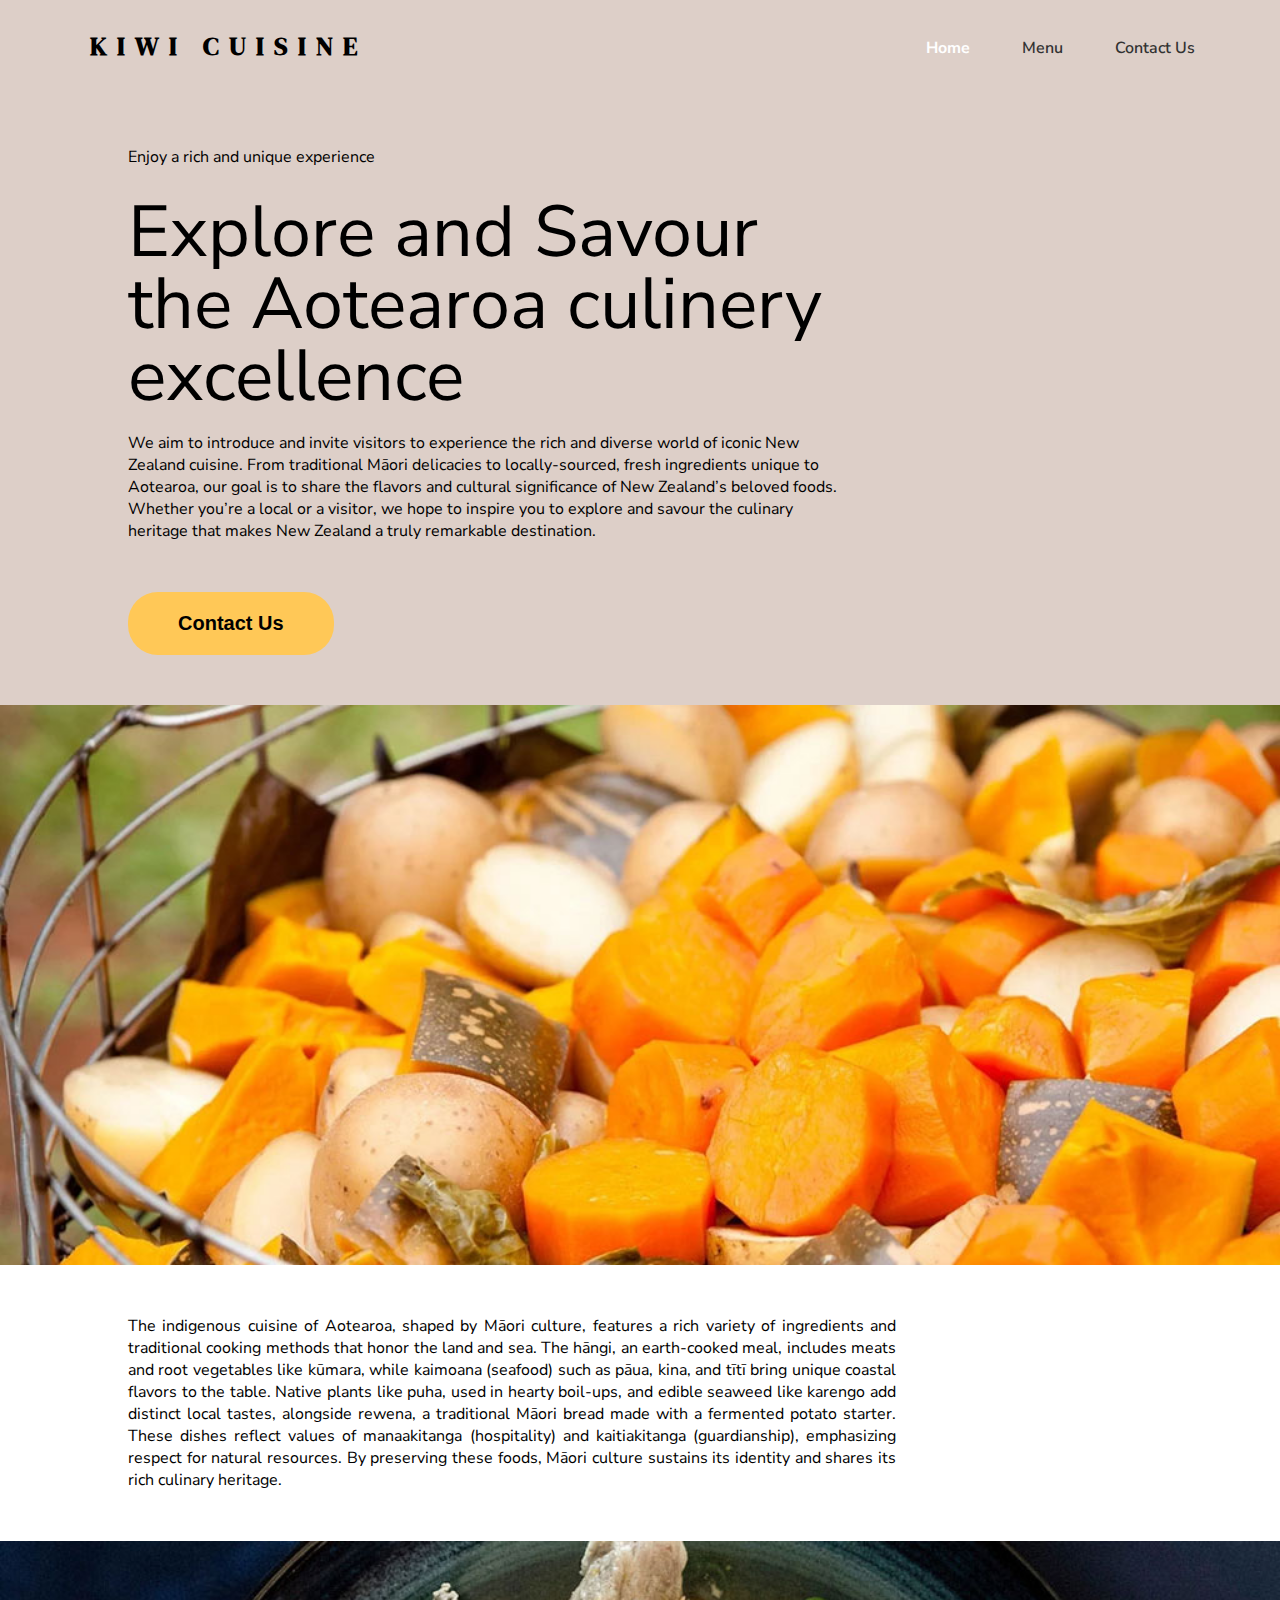
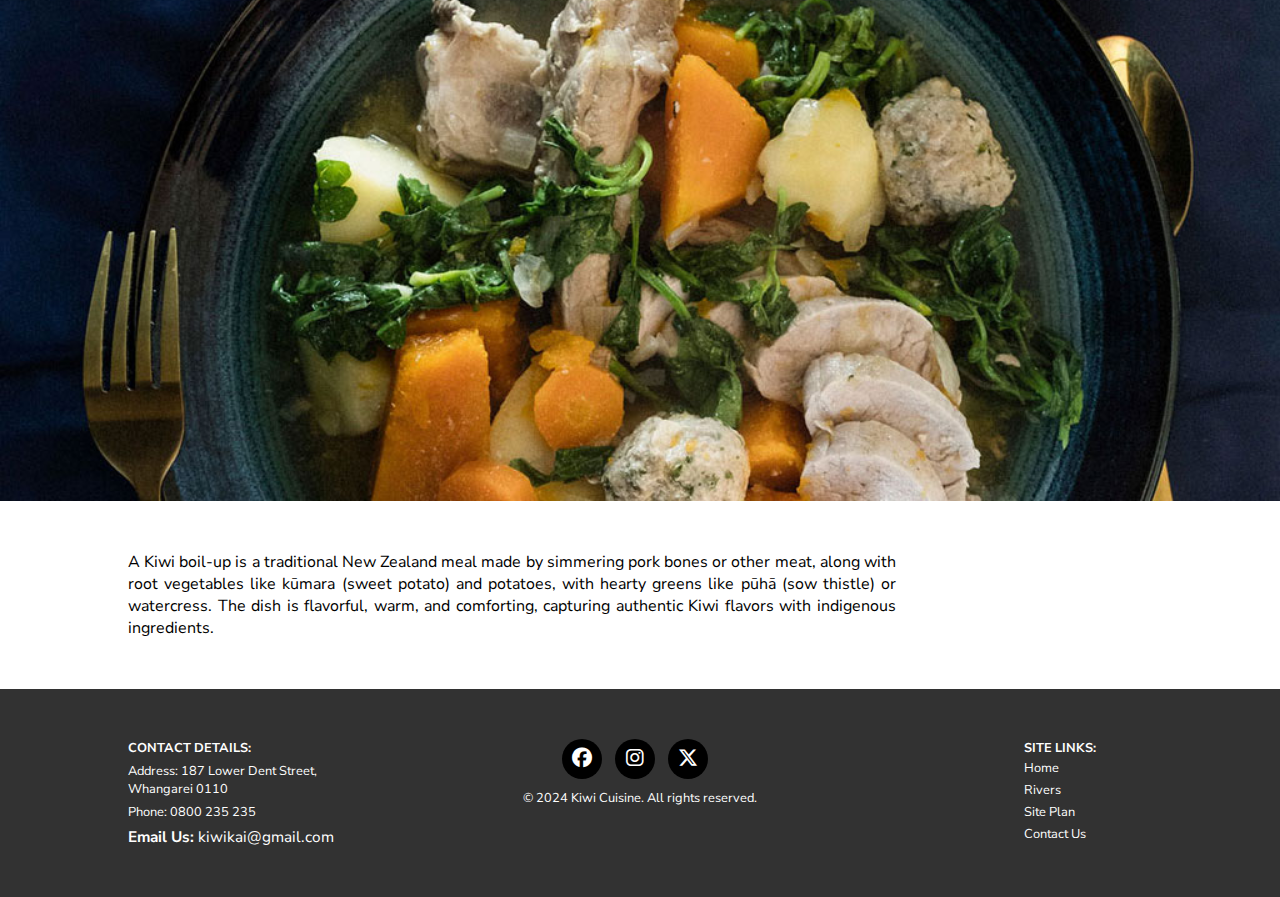
==== commit 9c22a048: "Added Link to Site Plan in footer. Also added links to home, menu, and contact html files in footer " ====
--- a/kiwi-cuisine/index.html
+++ b/kiwi-cuisine/index.html
@@ -112,6 +112,13 @@
           ></a>
           <p>&copy; 2024 Kiwi Cuisine. All rights reserved.</p>
         </div>
+        <div class="links">
+          <h4>SITE LINKS:</h4>
+          <a href="index.html">Home</a>
+          <a href="rivers.html">Rivers</a>
+          <a href="siteplan.html">Site Plan</a>
+          <a href="contact.html">Contact Us</a>
+        </div>
       </footer>
     </div>
   </body>
--- a/kiwi-cuisine/styles/style.css
+++ b/kiwi-cuisine/styles/style.css
@@ -44,7 +44,7 @@
   z-index: 1000; /* Ensure it stays above other content */
   background-color: #ddcfc8; /* Initial transparent background */
   transition: background-color 0.3s ease; /* Smooth transition for color change */
-  position: relative;
+  /* position: relative; */
 }
 
 .menu-icon {
@@ -402,7 +402,7 @@
   text-align: center;
   line-height: 40px;
   border-radius: 50px;
-  color: #fff;
+  color: #ffffff;
 }
 
 .social-media a:hover,
@@ -434,6 +434,28 @@
   font-weight: 400;
   font-size: 1.2em;
   color: #ffffff;
+}
+
+#email-kiwikai:hover {
+  color: #fec857;
+}
+
+.links {
+  display: flex;
+  flex-direction: column;
+  grid-column: 9 / 10;
+  text-align: left;
+}
+
+.links a {
+  color: #ffffff;
+  text-decoration: none;
+  padding: 2px 0px;
+}
+
+.links a:hover {
+  color: #fec857;
+  font-size: 1.2em;
 }
 
 /* Hamburger menu styling */
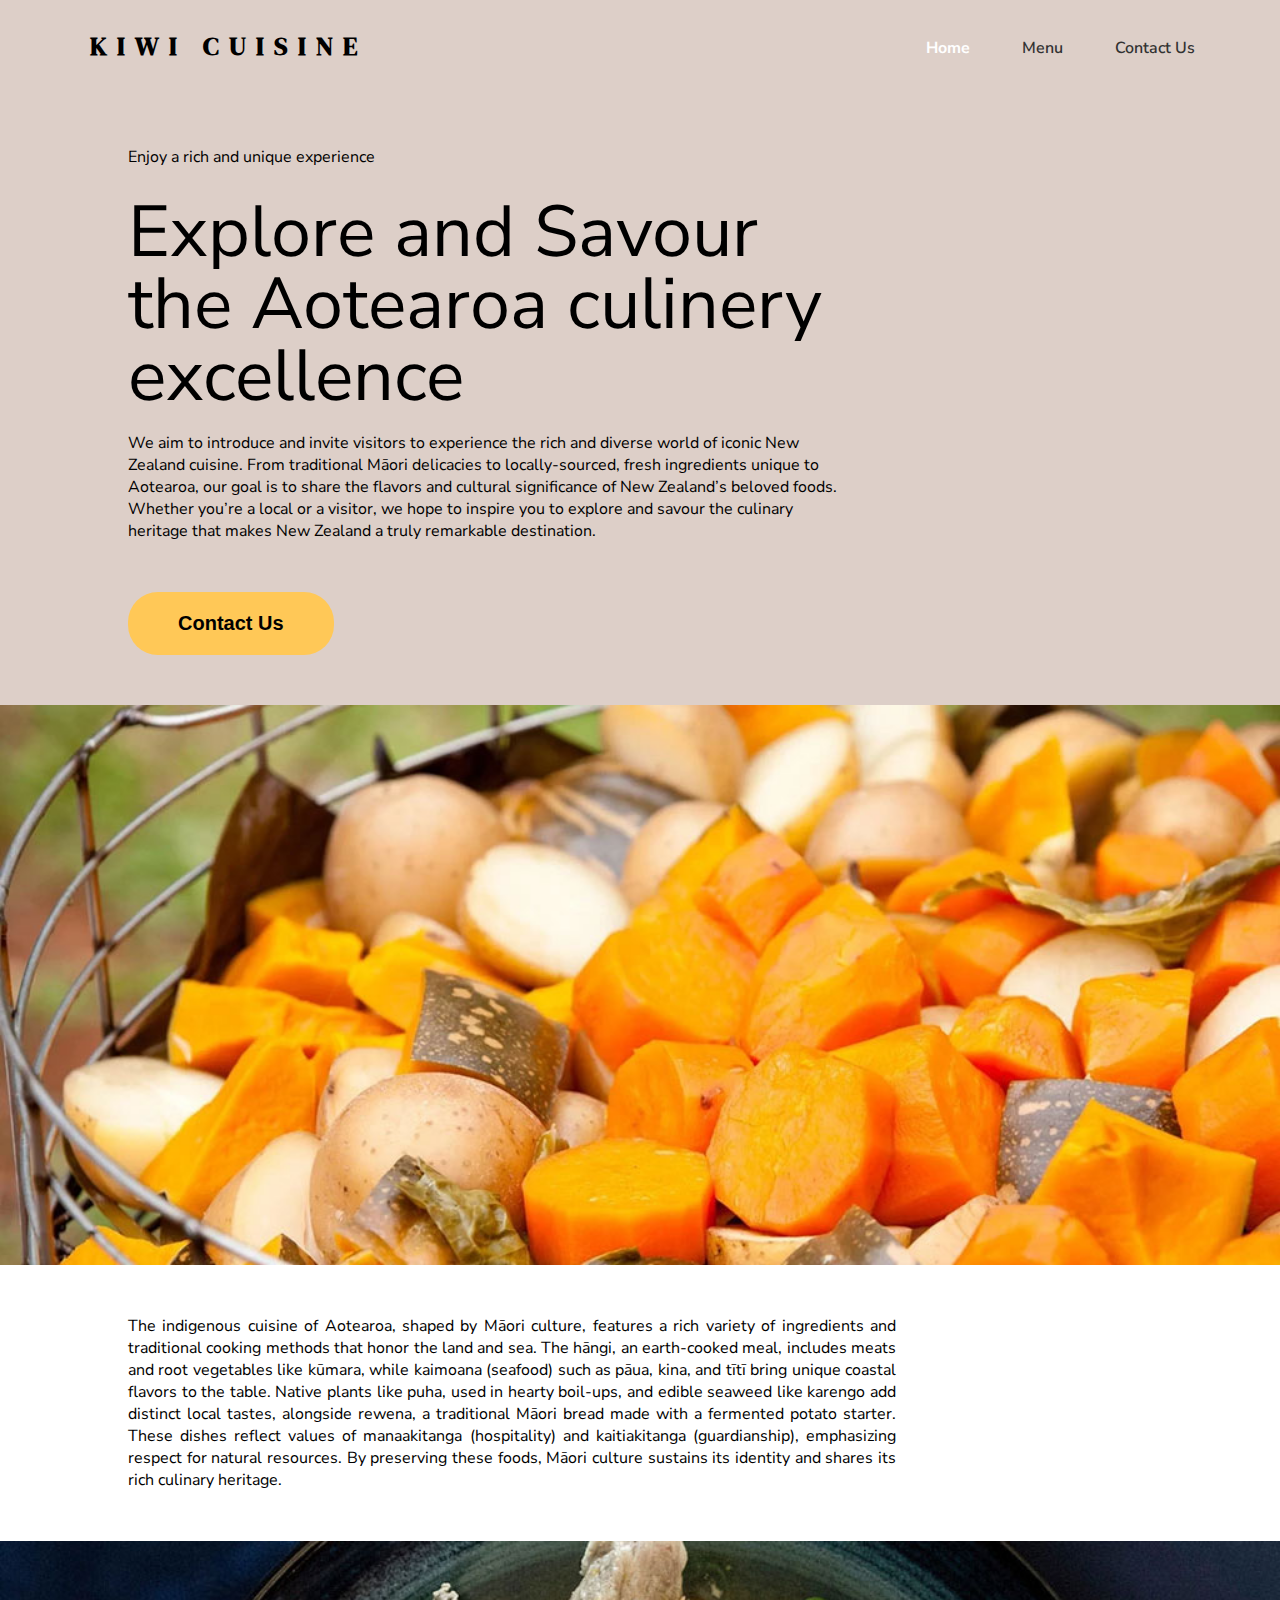
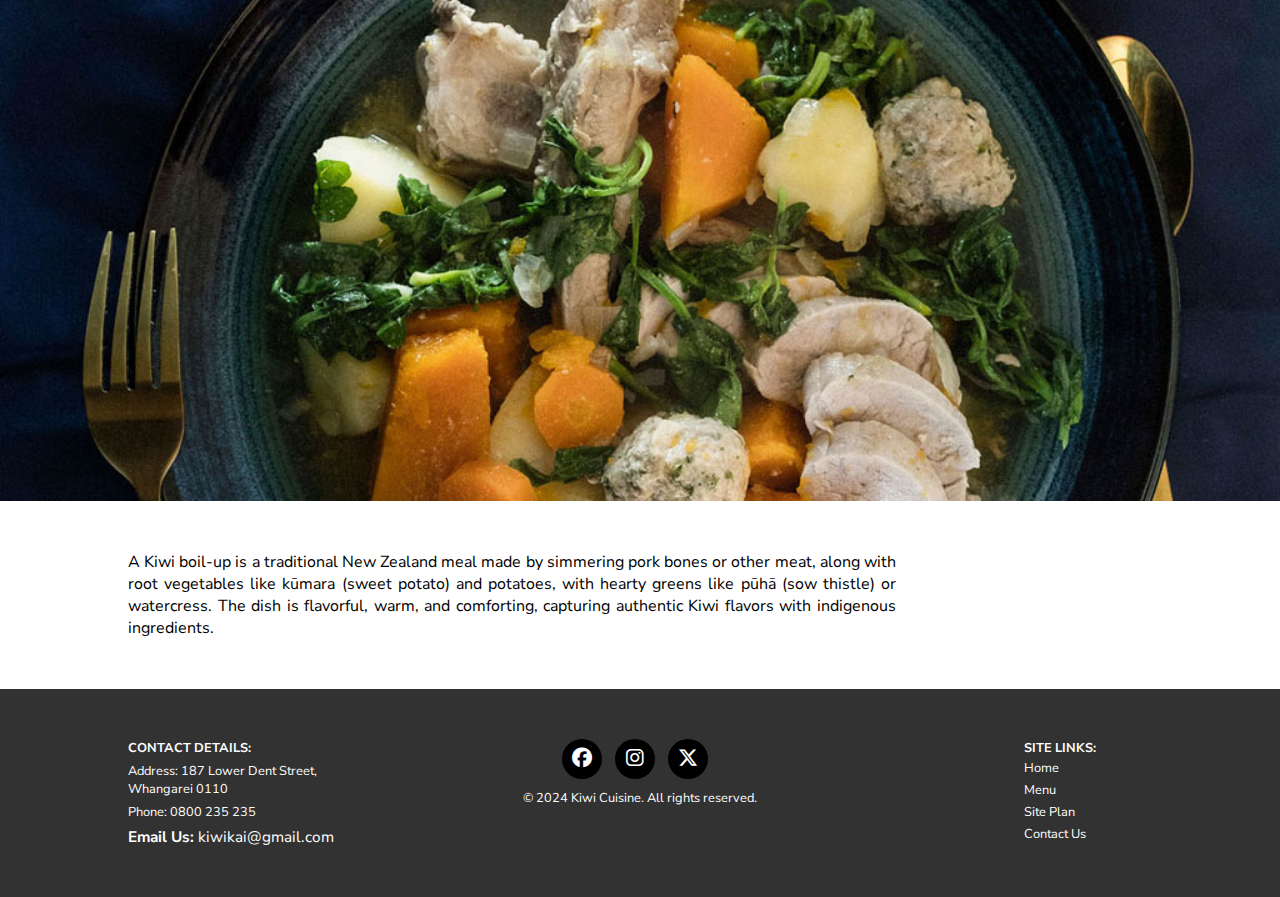
==== commit 468ecf78: "Fixed Menu site link in footers - contact.html, index.html, menu.html" ====
--- a/kiwi-cuisine/index.html
+++ b/kiwi-cuisine/index.html
@@ -115,7 +115,7 @@
         <div class="links">
           <h4>SITE LINKS:</h4>
           <a href="index.html">Home</a>
-          <a href="rivers.html">Rivers</a>
+          <a href="menu.html">Menu</a>
           <a href="siteplan.html">Site Plan</a>
           <a href="contact.html">Contact Us</a>
         </div>
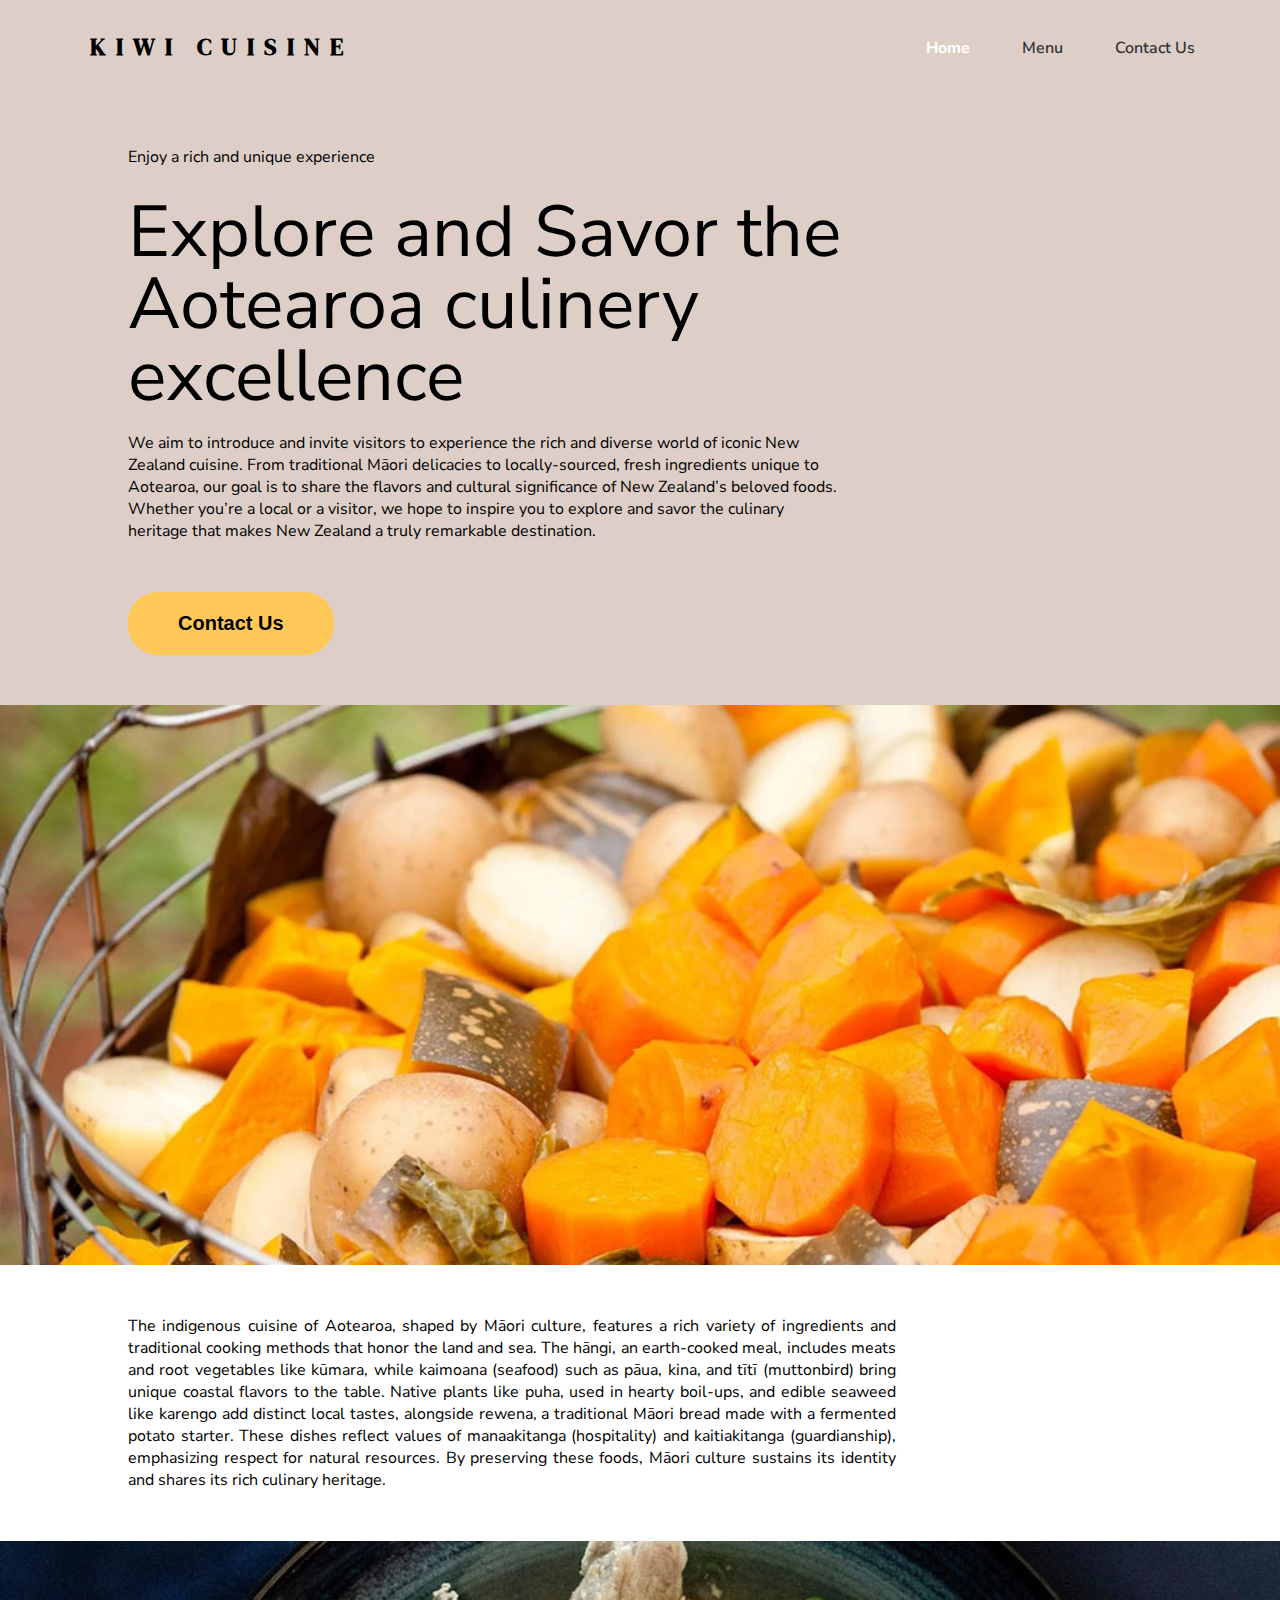
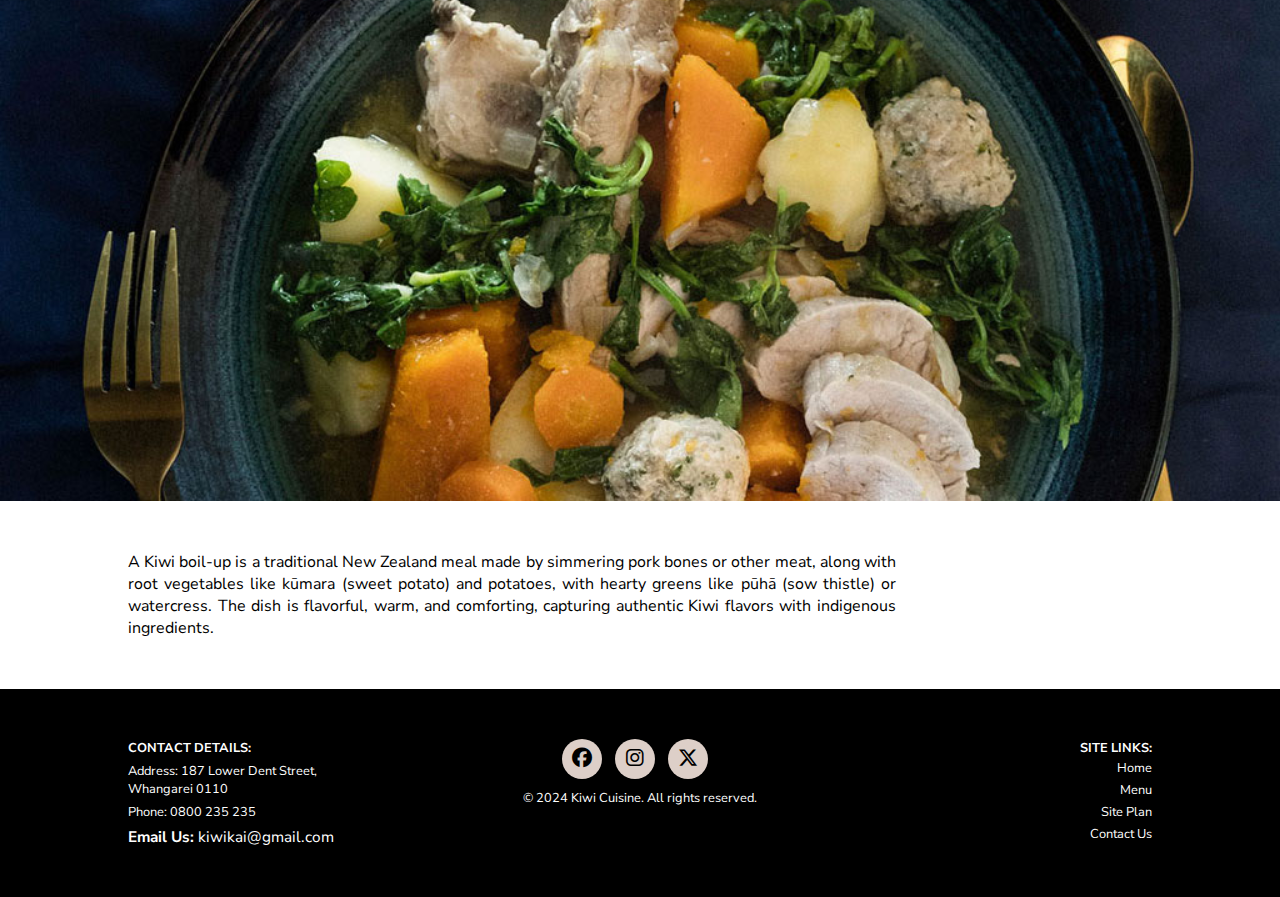
==== commit 0b868d03: "Styling of Hero, and submit buttons and spelling of all html text" ====
--- a/kiwi-cuisine/index.html
+++ b/kiwi-cuisine/index.html
@@ -20,7 +20,7 @@
                 x="10"
                 y="35"
                 font-family="'DM Serif Display', serif"
-                font-size="26"
+                font-size="24"
                 fill="black"
                 letter-spacing="10">
                 KIWI CUISINE
@@ -48,7 +48,7 @@
         <div class="hero-container">
           <p class="hero-preface">Enjoy a rich and unique experience</p>
           <h2 class="hero-heading">
-            Explore and Savour the Aotearoa culinery excellence
+            Explore and Savor the Aotearoa culinery excellence
           </h2>
           <p class="hero-description">
             We aim to introduce and invite visitors to experience the rich and
@@ -56,7 +56,7 @@
             delicacies to locally-sourced, fresh ingredients unique to Aotearoa,
             our goal is to share the flavors and cultural significance of New
             Zealand’s beloved foods. Whether you’re a local or a visitor, we
-            hope to inspire you to explore and savour the culinary heritage that
+            hope to inspire you to explore and savor the culinary heritage that
             makes New Zealand a truly remarkable destination.
           </p>
         </div>
@@ -72,14 +72,15 @@
             features a rich variety of ingredients and traditional cooking
             methods that honor the land and sea. The hāngi, an earth-cooked
             meal, includes meats and root vegetables like kūmara, while kaimoana
-            (seafood) such as pāua, kina, and tītī bring unique coastal flavors
-            to the table. Native plants like puha, used in hearty boil-ups, and
-            edible seaweed like karengo add distinct local tastes, alongside
-            rewena, a traditional Māori bread made with a fermented potato
-            starter. These dishes reflect values of manaakitanga (hospitality)
-            and kaitiakitanga (guardianship), emphasizing respect for natural
-            resources. By preserving these foods, Māori culture sustains its
-            identity and shares its rich culinary heritage.
+            (seafood) such as pāua, kina, and tītī (muttonbird) bring unique
+            coastal flavors to the table. Native plants like puha, used in
+            hearty boil-ups, and edible seaweed like karengo add distinct local
+            tastes, alongside rewena, a traditional Māori bread made with a
+            fermented potato starter. These dishes reflect values of
+            manaakitanga (hospitality) and kaitiakitanga (guardianship),
+            emphasizing respect for natural resources. By preserving these
+            foods, Māori culture sustains its identity and shares its rich
+            culinary heritage.
           </p>
           <img id="image-2" src="images/kiwi_boilup.jpg" alt="boilup" >
           <p class="mid-content-description-2">
--- a/kiwi-cuisine/styles/style.css
+++ b/kiwi-cuisine/styles/style.css
@@ -34,6 +34,7 @@
   color: #2e0014;
 }
 
+/* Header, Logo, Nav, and Hamburger Icon styling */
 header {
   display: grid;
   grid-template-columns: auto 400px;
@@ -41,22 +42,62 @@
   padding: 20px 60px;
   position: sticky;
   top: 0;
-  z-index: 1000; /* Ensure it stays above other content */
-  background-color: #ddcfc8; /* Initial transparent background */
-  transition: background-color 0.3s ease; /* Smooth transition for color change */
-  /* position: relative; */
-}
-
+  z-index: 1000;
+  background-color: #ddcfc8; 
+  transition: background-color 0.3s ease-in-out; /* Smooth transition for color change */
+}
+
+/* Hamburger Icon Styling */
+/* Positioned top right */
+/* Hide the checkbox input */
+#menu-toggle {
+  display: none;
+}
+
+/* Hamburger Menu Icon */
+/* This is a css only implementation of */
+/* a hamburger icon and menu using transform to */
+/* create an animation of the span tag */
+/* Hidden by default for larger screens */
 .menu-icon {
-  display: none;
-  cursor: pointer;
-  position: absolute; /*Positioned absolutely*/
-  right: 60px; /* 20px from the right */
+  display: none; 
+  flex-direction: column;
+  justify-content: space-between;
+  position: absolute;
+  right: 60px;
   top: 25px;
   width: 30px;
   height: 25px;
-  z-index: 1001; /* Keep above other header elements */
-}
+  z-index: 1001;
+  cursor: pointer;
+}
+
+.menu-icon span {
+  display: block;
+  width: 100%;
+  height: 4px;
+  background-color: #000000;
+  border-radius: 5px;
+  transition: transform 0.3s ease-in-out, background-color 0.3s ease-in-out;
+}
+
+/* Hamburger icon animation when active */
+#menu-toggle:checked + .menu-icon span:nth-child(1) {
+  transform: translateY(11px) rotate(45deg);
+}
+
+#menu-toggle:checked + .menu-icon span:nth-child(2) {
+  opacity: 0;
+}
+
+#menu-toggle:checked + .menu-icon span:nth-child(3) {
+  transform: translateY(-10px) rotate(-45deg);
+}
+
+/* Hanmburger menu styling end */
+
+
+/* Standard Navigation menu Styling Start */
 
 nav {
   display: flex;
@@ -79,14 +120,18 @@
   color: #323232;
   text-decoration: none;
   padding: 10px 25px;
-}
-
-.nav-container a:hover {
+  transition: color 0.3s ease-in-out, font-size 0.3s ease-in-out;
+}
+
+.nav-container a:hover,
+.nav-container a:focus {
   font-weight: 700;
   font-size: 1.1em;
   color: #ffffff;
 }
 
+/* This allows the user to identify what is the */
+/* active page */
 #active {
   font-weight: 700;
   color: #ffffff;
@@ -97,10 +142,13 @@
   align-items: center;
   padding-left: 20px;
 }
+/* End of header, Logo, Nav, Hamburger Icon styling */
+
 
 /* These styles are used in the hero section of all
 three pages i.e., Home, Menu, and Contact */
 
+/* Hero Styling */
 .hero-container {
   display: grid;
   grid-template-columns: repeat(10, 1fr);
@@ -146,20 +194,22 @@
   font-weight: 600;
   background-color: #ffc857;
   margin-left: 10%;
-}
-
-.hero-button a {
-  text-decoration: none;
-  color: #000000;
-  display: block;
-  height: 100%;
-  width: 100%;
-  line-height: normal;
+  transition: color 0.3s ease-in-out, background-color 0.3s ease-in-out;
+}
+
+.hero-button:hover {
+  color: #ffffff;
+  background-color: #000000;
+  border: 2px solid #ffffff;
 }
 
 .spacer {
   height: 50px;
 }
+
+/* End of Hero Styling */
+
+/* Start of middle content styling */
 
 /* styles to hold the first image on both the Home, and Menu Page
 just below the hero section  */
@@ -172,16 +222,16 @@
 
 .mid-content img {
   width: 100%;
-  grid-column: span 10; /* Images span all 10 columns */
-  grid-row: auto; /* Each image takes up a single row */
+  grid-column: span 10;
+  grid-row: auto;
 }
 
 .mid-content-description-1,
 .mid-content-description-2 {
-  grid-column: 2 / 8; /* Paragraphs span from column 2 to column 8 */
-  grid-row: auto; /* Each <p> tag takes up a single row */
-  text-align: justify; /* Optional: align text for better readability */
-  padding: 50px 0px; /* Optional: add padding around text */
+  grid-column: 2 / 8;
+  grid-row: auto;
+  text-align: justify; 
+  padding: 50px 0px;
 }
 
 /* Styles for map on contact page */
@@ -193,6 +243,8 @@
   grid-column: span 10;
   grid-row: 1 / 4;
 }
+
+/* End of middle content styling */
 
 /* Menu Grid to hold pictures of meals description
 and cost. */
@@ -208,7 +260,6 @@
   margin-bottom: 1.25em;
 }
 
-/*  */
 .menu-content div {
   display: flex;
   flex-direction: column;
@@ -223,7 +274,6 @@
   height: 100%;
   object-fit: cover;
   box-shadow: 5px 5px 15px rgba(0, 0, 0, 0.3);
-  /* object-fit: contain; Adjusts image to fit within the bounds without cropping */
 }
 
 .menu-content h2 {
@@ -234,6 +284,8 @@
   margin-top: 1.5em;
 }
 
+/* Placement of each  menu item which includes*/
+/* the images and text */
 #menu-item-1 {
   grid-column: 2 / 6;
   grid-row: 1 / 2;
@@ -293,6 +345,8 @@
   grid-column: 6 / 10;
   grid-row: 6 / 7;
 }
+
+/* End of Menu Styling */
 
 /* Map styling - Contact page */
 
@@ -315,7 +369,7 @@
 }
 
 .form-container {
-  background-color: #323232;
+  background-color: #000000;
   width: 100%;
   padding: 35px 50px;
   margin: 0 auto;
@@ -373,10 +427,10 @@
 .form-column textarea:focus,
 .form-container input:focus {
   outline: none;
-  border-color: #008000;
-}
-
-.form button {
+  border-color: #fec857;
+}
+
+.submit-button {
   border: none;
   padding: 10px 50px;
   font-size: 1.25em;
@@ -386,6 +440,48 @@
   font-size: 1rem;
   color: #000000;
   cursor: pointer;
+  transition: color 0.3s ease-in-out, background-color 0.3s ease-in-out;
+}
+
+.submit-button:hover{
+  color: #ffffff;
+  background-color: #000000;
+  border: 2px solid #ffffff;
+}
+
+/* End of form styling */
+
+/* Start of footer styling */
+footer {
+  display: grid;
+  grid-template-columns: repeat(10, 1fr);
+  text-align: center;
+  padding: 50px 0px;
+  background-color: #000000; /* Matches the brand color */
+  color: #ffffff; /* White text */
+  font-size: 0.8em;
+}
+
+.contact-details {
+  text-align: left;
+  grid-column: 2 / 4;
+}
+
+.contact-details p {
+  margin: 5px 0px;
+}
+
+#email-kiwikai {
+  text-decoration: none;
+  font-weight: 400;
+  font-size: 1.2em;
+  color: #ffffff;
+  transition: color 0.3s ease-in-out, font-size 0.3s ease-in-out;
+}
+
+#email-kiwikai:hover {
+  color: #fec857;
+  font-size: 1.25em;
 }
 
 .social {
@@ -398,105 +494,41 @@
   display: inline-block;
   height: 40px;
   width: 40px;
-  background-color: black;
+  background-color: #ddcfc8;
   text-align: center;
   line-height: 40px;
   border-radius: 50px;
-  color: #ffffff;
-}
-
-.social-media a:hover,
-.social-media a:focus {
-  color: #008000;
-}
-
-footer {
-  display: grid;
-  grid-template-columns: repeat(10, 1fr);
-  text-align: center;
-  padding: 50px 0px;
-  background-color: #323232; /* Matches the brand color */
-  color: #ffffff; /* White text */
-  font-size: 0.8em;
-}
-
-.contact-details {
-  text-align: left;
-  grid-column: 2 / 4;
-}
-
-.contact-details p {
-  margin: 5px 0px;
-}
-
-#email-kiwikai {
-  text-decoration: none;
-  font-weight: 400;
-  font-size: 1.2em;
-  color: #ffffff;
-}
-
-#email-kiwikai:hover {
+  color: #000000;
+  transition: color 0.3s ease-in-out, font-size 0.3s ease-in-out, background-color ease-in-out;
+}
+
+.social a:hover,
+.social a:focus {
   color: #fec857;
+  background-color: #000000;
+  font-size: 1.75em;
 }
 
 .links {
   display: flex;
   flex-direction: column;
-  grid-column: 9 / 10;
-  text-align: left;
+  grid-column: 8 / 10;
+  text-align: right;
 }
 
 .links a {
   color: #ffffff;
   text-decoration: none;
   padding: 2px 0px;
-}
-
-.links a:hover {
+  transition: color 0.3s ease-in-out, font-size 0.3s ease-in-out;
+}
+
+.links a:hover,
+.links a:focus {
   color: #fec857;
   font-size: 1.2em;
 }
 
-/* Hamburger menu styling */
-/* Hide the checkbox input */
-#menu-toggle {
-  display: none;
-}
-
-/* Hamburger Menu Icon */
-.menu-icon {
-  display: none; /* Hidden by default for larger screens */
-  flex-direction: column;
-  justify-content: space-between;
-  width: 30px;
-  height: 25px;
-  cursor: pointer;
-}
-
-.menu-icon span {
-  display: block;
-  width: 100%;
-  height: 4px;
-  background-color: black;
-  border-radius: 2px;
-  transition: transform 0.3s ease, background-color 0.3s ease;
-}
-
-/* Hamburger icon animation when active */
-#menu-toggle:checked + .menu-icon span:nth-child(1) {
-  transform: translateY(10px) rotate(45deg);
-}
-
-#menu-toggle:checked + .menu-icon span:nth-child(2) {
-  opacity: 0;
-}
-
-#menu-toggle:checked + .menu-icon span:nth-child(3) {
-  transform: translateY(-10px) rotate(-45deg);
-}
-
-/* Hanmburger menu styling end */
 
 /* Add styles specific to screens smaller than or equal to 900px */
 @media (max-width: 900px) {
@@ -513,7 +545,7 @@
     background-color: #ddcfc8;
     width: 200px;
     transform: translateX(100%);
-    transition: transform 0.3s ease;
+    transition: transform 0.3s ease-in-out;
   }
 
   /* Show nav when menu toggle is checked */
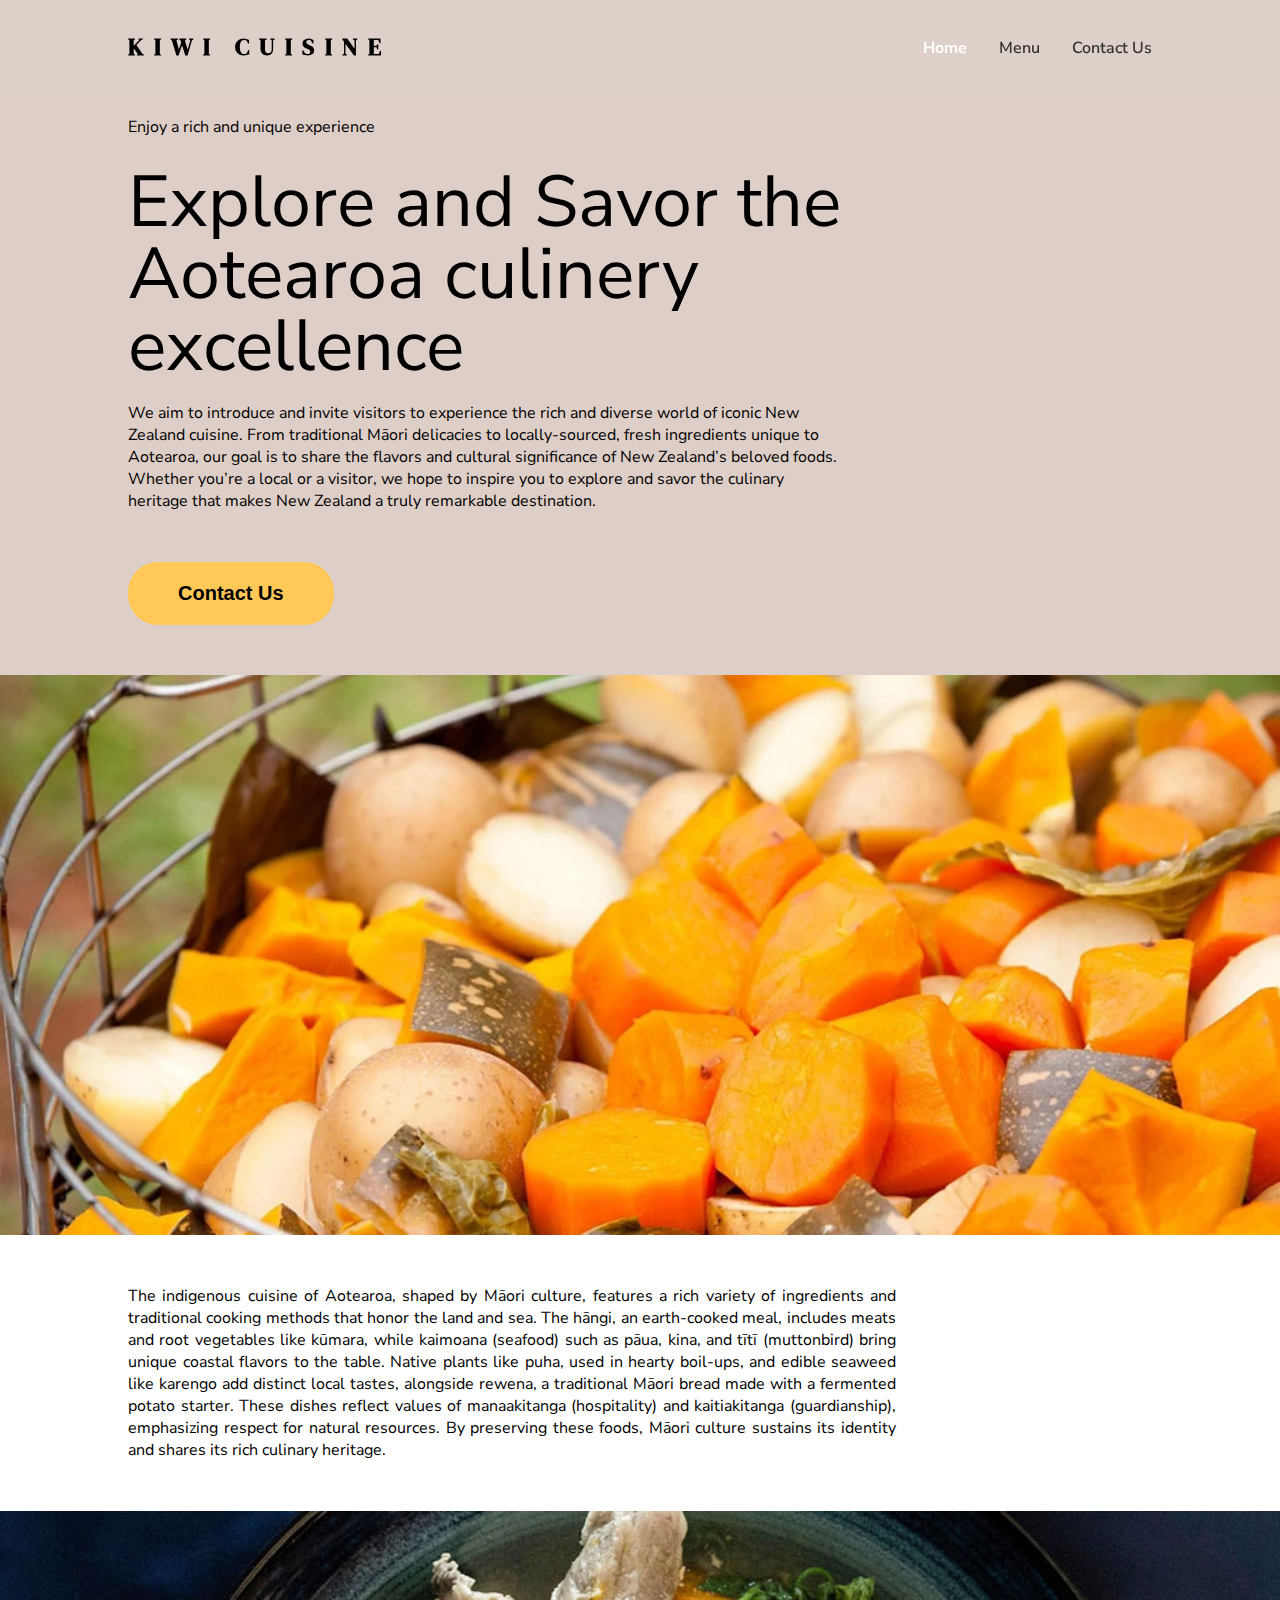
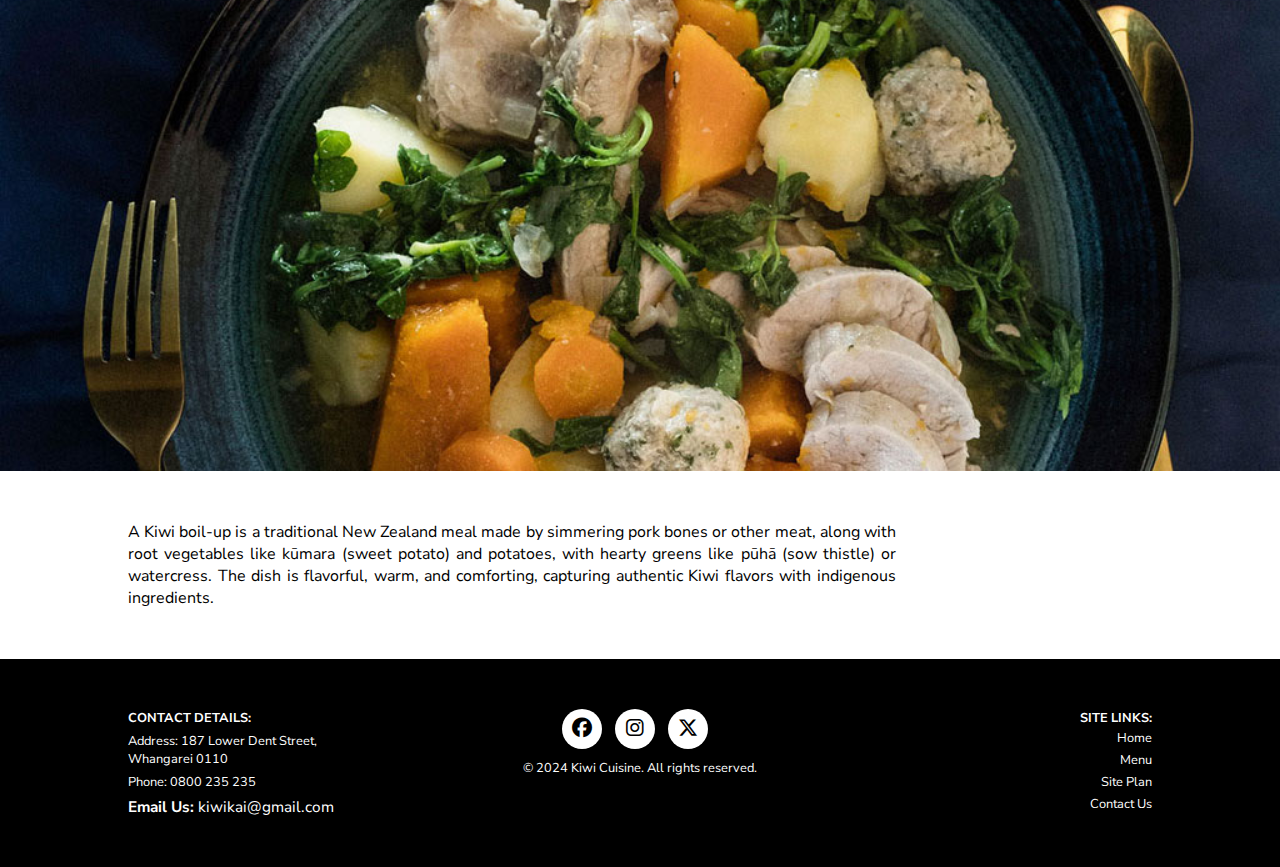
==== commit df578a3e: "Added Modal on  and Menu Page. Also made significant styling changes" ====
--- a/kiwi-cuisine/index.html
+++ b/kiwi-cuisine/index.html
@@ -3,46 +3,47 @@
   <head>
     <meta charset="UTF-8" >
     <meta name="viewport" content="width=device-width, initial-scale=1.0" >
-    <link
-      rel="stylesheet"
-      href="https://cdnjs.cloudflare.com/ajax/libs/font-awesome/6.4.2/css/all.min.css" >
-    <link rel="stylesheet" href="./styles/style.css" >
+    <link rel="stylesheet" type="text/css" href="./styles/fontawesome.css">
+    <link rel="stylesheet" type="text/css" href="./styles/brands.css">
+    <link rel="stylesheet" type="text/css" href="./styles/style.css" >
     <title>Kiwi-Cuisine | Home page</title>
   </head>
   <body>
     <div id="content-container">
       <header>
-        <div class="logo">
-          <a aria-label="Go to Home Page" href="index.html"
-            ><svg width="300" height="50" xmlns="http://www.w3.org/2000/svg">
-              <title>Go to Home Page</title>
-              <text
-                x="10"
-                y="35"
-                font-family="'DM Serif Display', serif"
-                font-size="24"
-                fill="black"
-                letter-spacing="10">
-                KIWI CUISINE
-              </text>
-            </svg></a
-          >
-        </div>
-        <!-- Hamburger Menu Toggle -->
-        <input type="checkbox" id="menu-toggle" >
-        <label for="menu-toggle" class="menu-icon" aria-label="Toggle Menu">
-          <span></span>
-          <span></span>
-          <span></span>
-        </label>
-        <!-- Navigation Menu -->
-        <nav>
-          <ul class="nav-container">
-            <li><a id="active" href="index.html">Home</a></li>
-            <li><a href="menu.html">Menu</a></li>
-            <li><a href="contact.html">Contact Us</a></li>
-          </ul>
-        </nav>
+        <!-- <div class="container"> -->
+          <div class="logo">
+            <a aria-label="Go to Home Page" href="index.html"
+              ><svg width="300" height="50" xmlns="http://www.w3.org/2000/svg">
+                <title>Go to Home Page</title>
+                <text
+                  x="0"
+                  y="35"
+                  font-family="'DM Serif Display', serif"
+                  font-size="24"
+                  fill="black"
+                  letter-spacing="10">
+                  KIWI CUISINE
+                </text>
+              </svg></a
+            >
+          </div>
+          <!-- Hamburger Menu Toggle -->
+          <input type="checkbox" id="menu-toggle" >
+          <label for="menu-toggle" class="menu-icon" aria-label="Toggle Menu">
+            <span></span>
+            <span></span>
+            <span></span>
+          </label>
+          <!-- Navigation Menu -->
+          <nav>
+            <ul class="nav-container">
+              <li><a id="active" href="index.html">Home</a></li>
+              <li><a href="menu.html">Menu</a></li>
+              <li><a href="contact.html">Contact Us</a></li>
+            </ul>
+          </nav>
+        <!-- </div> -->
       </header>
       <div class="main">
         <div class="hero-container">
--- a/kiwi-cuisine/styles/brands.css
+++ b/kiwi-cuisine/styles/brands.css
@@ -0,0 +1,1609 @@
+/*!
+ * Font Awesome Free 6.7.1 by @fontawesome - https://fontawesome.com
+ * License - https://fontawesome.com/license/free (Icons: CC BY 4.0, Fonts: SIL OFL 1.1, Code: MIT License)
+ * Copyright 2024 Fonticons, Inc.
+ */
+:root, :host {
+  --fa-style-family-brands: 'Font Awesome 6 Brands';
+  --fa-font-brands: normal 400 1em/1 'Font Awesome 6 Brands'; }
+
+@font-face {
+  font-family: 'Font Awesome 6 Brands';
+  font-style: normal;
+  font-weight: 400;
+  font-display: block;
+  src: url("../webfonts/fa-brands-400.woff2") format("woff2"), url("../webfonts/fa-brands-400.ttf") format("truetype"); }
+
+.fab,
+.fa-brands {
+  font-weight: 400; }
+
+.fa-monero {
+  --fa: "\f3d0"; }
+
+.fa-hooli {
+  --fa: "\f427"; }
+
+.fa-yelp {
+  --fa: "\f1e9"; }
+
+.fa-cc-visa {
+  --fa: "\f1f0"; }
+
+.fa-lastfm {
+  --fa: "\f202"; }
+
+.fa-shopware {
+  --fa: "\f5b5"; }
+
+.fa-creative-commons-nc {
+  --fa: "\f4e8"; }
+
+.fa-aws {
+  --fa: "\f375"; }
+
+.fa-redhat {
+  --fa: "\f7bc"; }
+
+.fa-yoast {
+  --fa: "\f2b1"; }
+
+.fa-cloudflare {
+  --fa: "\e07d"; }
+
+.fa-ups {
+  --fa: "\f7e0"; }
+
+.fa-pixiv {
+  --fa: "\e640"; }
+
+.fa-wpexplorer {
+  --fa: "\f2de"; }
+
+.fa-dyalog {
+  --fa: "\f399"; }
+
+.fa-bity {
+  --fa: "\f37a"; }
+
+.fa-stackpath {
+  --fa: "\f842"; }
+
+.fa-buysellads {
+  --fa: "\f20d"; }
+
+.fa-first-order {
+  --fa: "\f2b0"; }
+
+.fa-modx {
+  --fa: "\f285"; }
+
+.fa-guilded {
+  --fa: "\e07e"; }
+
+.fa-vnv {
+  --fa: "\f40b"; }
+
+.fa-square-js {
+  --fa: "\f3b9"; }
+
+.fa-js-square {
+  --fa: "\f3b9"; }
+
+.fa-microsoft {
+  --fa: "\f3ca"; }
+
+.fa-qq {
+  --fa: "\f1d6"; }
+
+.fa-orcid {
+  --fa: "\f8d2"; }
+
+.fa-java {
+  --fa: "\f4e4"; }
+
+.fa-invision {
+  --fa: "\f7b0"; }
+
+.fa-creative-commons-pd-alt {
+  --fa: "\f4ed"; }
+
+.fa-centercode {
+  --fa: "\f380"; }
+
+.fa-glide-g {
+  --fa: "\f2a6"; }
+
+.fa-drupal {
+  --fa: "\f1a9"; }
+
+.fa-jxl {
+  --fa: "\e67b"; }
+
+.fa-dart-lang {
+  --fa: "\e693"; }
+
+.fa-hire-a-helper {
+  --fa: "\f3b0"; }
+
+.fa-creative-commons-by {
+  --fa: "\f4e7"; }
+
+.fa-unity {
+  --fa: "\e049"; }
+
+.fa-whmcs {
+  --fa: "\f40d"; }
+
+.fa-rocketchat {
+  --fa: "\f3e8"; }
+
+.fa-vk {
+  --fa: "\f189"; }
+
+.fa-untappd {
+  --fa: "\f405"; }
+
+.fa-mailchimp {
+  --fa: "\f59e"; }
+
+.fa-css3-alt {
+  --fa: "\f38b"; }
+
+.fa-square-reddit {
+  --fa: "\f1a2"; }
+
+.fa-reddit-square {
+  --fa: "\f1a2"; }
+
+.fa-vimeo-v {
+  --fa: "\f27d"; }
+
+.fa-contao {
+  --fa: "\f26d"; }
+
+.fa-square-font-awesome {
+  --fa: "\e5ad"; }
+
+.fa-deskpro {
+  --fa: "\f38f"; }
+
+.fa-brave {
+  --fa: "\e63c"; }
+
+.fa-sistrix {
+  --fa: "\f3ee"; }
+
+.fa-square-instagram {
+  --fa: "\e055"; }
+
+.fa-instagram-square {
+  --fa: "\e055"; }
+
+.fa-battle-net {
+  --fa: "\f835"; }
+
+.fa-the-red-yeti {
+  --fa: "\f69d"; }
+
+.fa-square-hacker-news {
+  --fa: "\f3af"; }
+
+.fa-hacker-news-square {
+  --fa: "\f3af"; }
+
+.fa-edge {
+  --fa: "\f282"; }
+
+.fa-threads {
+  --fa: "\e618"; }
+
+.fa-napster {
+  --fa: "\f3d2"; }
+
+.fa-square-snapchat {
+  --fa: "\f2ad"; }
+
+.fa-snapchat-square {
+  --fa: "\f2ad"; }
+
+.fa-google-plus-g {
+  --fa: "\f0d5"; }
+
+.fa-artstation {
+  --fa: "\f77a"; }
+
+.fa-markdown {
+  --fa: "\f60f"; }
+
+.fa-sourcetree {
+  --fa: "\f7d3"; }
+
+.fa-google-plus {
+  --fa: "\f2b3"; }
+
+.fa-diaspora {
+  --fa: "\f791"; }
+
+.fa-foursquare {
+  --fa: "\f180"; }
+
+.fa-stack-overflow {
+  --fa: "\f16c"; }
+
+.fa-github-alt {
+  --fa: "\f113"; }
+
+.fa-phoenix-squadron {
+  --fa: "\f511"; }
+
+.fa-pagelines {
+  --fa: "\f18c"; }
+
+.fa-algolia {
+  --fa: "\f36c"; }
+
+.fa-red-river {
+  --fa: "\f3e3"; }
+
+.fa-creative-commons-sa {
+  --fa: "\f4ef"; }
+
+.fa-safari {
+  --fa: "\f267"; }
+
+.fa-google {
+  --fa: "\f1a0"; }
+
+.fa-square-font-awesome-stroke {
+  --fa: "\f35c"; }
+
+.fa-font-awesome-alt {
+  --fa: "\f35c"; }
+
+.fa-atlassian {
+  --fa: "\f77b"; }
+
+.fa-linkedin-in {
+  --fa: "\f0e1"; }
+
+.fa-digital-ocean {
+  --fa: "\f391"; }
+
+.fa-nimblr {
+  --fa: "\f5a8"; }
+
+.fa-chromecast {
+  --fa: "\f838"; }
+
+.fa-evernote {
+  --fa: "\f839"; }
+
+.fa-hacker-news {
+  --fa: "\f1d4"; }
+
+.fa-creative-commons-sampling {
+  --fa: "\f4f0"; }
+
+.fa-adversal {
+  --fa: "\f36a"; }
+
+.fa-creative-commons {
+  --fa: "\f25e"; }
+
+.fa-watchman-monitoring {
+  --fa: "\e087"; }
+
+.fa-fonticons {
+  --fa: "\f280"; }
+
+.fa-weixin {
+  --fa: "\f1d7"; }
+
+.fa-shirtsinbulk {
+  --fa: "\f214"; }
+
+.fa-codepen {
+  --fa: "\f1cb"; }
+
+.fa-git-alt {
+  --fa: "\f841"; }
+
+.fa-lyft {
+  --fa: "\f3c3"; }
+
+.fa-rev {
+  --fa: "\f5b2"; }
+
+.fa-windows {
+  --fa: "\f17a"; }
+
+.fa-wizards-of-the-coast {
+  --fa: "\f730"; }
+
+.fa-square-viadeo {
+  --fa: "\f2aa"; }
+
+.fa-viadeo-square {
+  --fa: "\f2aa"; }
+
+.fa-meetup {
+  --fa: "\f2e0"; }
+
+.fa-centos {
+  --fa: "\f789"; }
+
+.fa-adn {
+  --fa: "\f170"; }
+
+.fa-cloudsmith {
+  --fa: "\f384"; }
+
+.fa-opensuse {
+  --fa: "\e62b"; }
+
+.fa-pied-piper-alt {
+  --fa: "\f1a8"; }
+
+.fa-square-dribbble {
+  --fa: "\f397"; }
+
+.fa-dribbble-square {
+  --fa: "\f397"; }
+
+.fa-codiepie {
+  --fa: "\f284"; }
+
+.fa-node {
+  --fa: "\f419"; }
+
+.fa-mix {
+  --fa: "\f3cb"; }
+
+.fa-steam {
+  --fa: "\f1b6"; }
+
+.fa-cc-apple-pay {
+  --fa: "\f416"; }
+
+.fa-scribd {
+  --fa: "\f28a"; }
+
+.fa-debian {
+  --fa: "\e60b"; }
+
+.fa-openid {
+  --fa: "\f19b"; }
+
+.fa-instalod {
+  --fa: "\e081"; }
+
+.fa-files-pinwheel {
+  --fa: "\e69f"; }
+
+.fa-expeditedssl {
+  --fa: "\f23e"; }
+
+.fa-sellcast {
+  --fa: "\f2da"; }
+
+.fa-square-twitter {
+  --fa: "\f081"; }
+
+.fa-twitter-square {
+  --fa: "\f081"; }
+
+.fa-r-project {
+  --fa: "\f4f7"; }
+
+.fa-delicious {
+  --fa: "\f1a5"; }
+
+.fa-freebsd {
+  --fa: "\f3a4"; }
+
+.fa-vuejs {
+  --fa: "\f41f"; }
+
+.fa-accusoft {
+  --fa: "\f369"; }
+
+.fa-ioxhost {
+  --fa: "\f208"; }
+
+.fa-fonticons-fi {
+  --fa: "\f3a2"; }
+
+.fa-app-store {
+  --fa: "\f36f"; }
+
+.fa-cc-mastercard {
+  --fa: "\f1f1"; }
+
+.fa-itunes-note {
+  --fa: "\f3b5"; }
+
+.fa-golang {
+  --fa: "\e40f"; }
+
+.fa-kickstarter {
+  --fa: "\f3bb"; }
+
+.fa-square-kickstarter {
+  --fa: "\f3bb"; }
+
+.fa-grav {
+  --fa: "\f2d6"; }
+
+.fa-weibo {
+  --fa: "\f18a"; }
+
+.fa-uncharted {
+  --fa: "\e084"; }
+
+.fa-firstdraft {
+  --fa: "\f3a1"; }
+
+.fa-square-youtube {
+  --fa: "\f431"; }
+
+.fa-youtube-square {
+  --fa: "\f431"; }
+
+.fa-wikipedia-w {
+  --fa: "\f266"; }
+
+.fa-wpressr {
+  --fa: "\f3e4"; }
+
+.fa-rendact {
+  --fa: "\f3e4"; }
+
+.fa-angellist {
+  --fa: "\f209"; }
+
+.fa-galactic-republic {
+  --fa: "\f50c"; }
+
+.fa-nfc-directional {
+  --fa: "\e530"; }
+
+.fa-skype {
+  --fa: "\f17e"; }
+
+.fa-joget {
+  --fa: "\f3b7"; }
+
+.fa-fedora {
+  --fa: "\f798"; }
+
+.fa-stripe-s {
+  --fa: "\f42a"; }
+
+.fa-meta {
+  --fa: "\e49b"; }
+
+.fa-laravel {
+  --fa: "\f3bd"; }
+
+.fa-hotjar {
+  --fa: "\f3b1"; }
+
+.fa-bluetooth-b {
+  --fa: "\f294"; }
+
+.fa-square-letterboxd {
+  --fa: "\e62e"; }
+
+.fa-sticker-mule {
+  --fa: "\f3f7"; }
+
+.fa-creative-commons-zero {
+  --fa: "\f4f3"; }
+
+.fa-hips {
+  --fa: "\f452"; }
+
+.fa-css {
+  --fa: "\e6a2"; }
+
+.fa-behance {
+  --fa: "\f1b4"; }
+
+.fa-reddit {
+  --fa: "\f1a1"; }
+
+.fa-discord {
+  --fa: "\f392"; }
+
+.fa-chrome {
+  --fa: "\f268"; }
+
+.fa-app-store-ios {
+  --fa: "\f370"; }
+
+.fa-cc-discover {
+  --fa: "\f1f2"; }
+
+.fa-wpbeginner {
+  --fa: "\f297"; }
+
+.fa-confluence {
+  --fa: "\f78d"; }
+
+.fa-shoelace {
+  --fa: "\e60c"; }
+
+.fa-mdb {
+  --fa: "\f8ca"; }
+
+.fa-dochub {
+  --fa: "\f394"; }
+
+.fa-accessible-icon {
+  --fa: "\f368"; }
+
+.fa-ebay {
+  --fa: "\f4f4"; }
+
+.fa-amazon {
+  --fa: "\f270"; }
+
+.fa-unsplash {
+  --fa: "\e07c"; }
+
+.fa-yarn {
+  --fa: "\f7e3"; }
+
+.fa-square-steam {
+  --fa: "\f1b7"; }
+
+.fa-steam-square {
+  --fa: "\f1b7"; }
+
+.fa-500px {
+  --fa: "\f26e"; }
+
+.fa-square-vimeo {
+  --fa: "\f194"; }
+
+.fa-vimeo-square {
+  --fa: "\f194"; }
+
+.fa-asymmetrik {
+  --fa: "\f372"; }
+
+.fa-font-awesome {
+  --fa: "\f2b4"; }
+
+.fa-font-awesome-flag {
+  --fa: "\f2b4"; }
+
+.fa-font-awesome-logo-full {
+  --fa: "\f2b4"; }
+
+.fa-gratipay {
+  --fa: "\f184"; }
+
+.fa-apple {
+  --fa: "\f179"; }
+
+.fa-hive {
+  --fa: "\e07f"; }
+
+.fa-gitkraken {
+  --fa: "\f3a6"; }
+
+.fa-keybase {
+  --fa: "\f4f5"; }
+
+.fa-apple-pay {
+  --fa: "\f415"; }
+
+.fa-padlet {
+  --fa: "\e4a0"; }
+
+.fa-amazon-pay {
+  --fa: "\f42c"; }
+
+.fa-square-github {
+  --fa: "\f092"; }
+
+.fa-github-square {
+  --fa: "\f092"; }
+
+.fa-stumbleupon {
+  --fa: "\f1a4"; }
+
+.fa-fedex {
+  --fa: "\f797"; }
+
+.fa-phoenix-framework {
+  --fa: "\f3dc"; }
+
+.fa-shopify {
+  --fa: "\e057"; }
+
+.fa-neos {
+  --fa: "\f612"; }
+
+.fa-square-threads {
+  --fa: "\e619"; }
+
+.fa-hackerrank {
+  --fa: "\f5f7"; }
+
+.fa-researchgate {
+  --fa: "\f4f8"; }
+
+.fa-swift {
+  --fa: "\f8e1"; }
+
+.fa-angular {
+  --fa: "\f420"; }
+
+.fa-speakap {
+  --fa: "\f3f3"; }
+
+.fa-angrycreative {
+  --fa: "\f36e"; }
+
+.fa-y-combinator {
+  --fa: "\f23b"; }
+
+.fa-empire {
+  --fa: "\f1d1"; }
+
+.fa-envira {
+  --fa: "\f299"; }
+
+.fa-google-scholar {
+  --fa: "\e63b"; }
+
+.fa-square-gitlab {
+  --fa: "\e5ae"; }
+
+.fa-gitlab-square {
+  --fa: "\e5ae"; }
+
+.fa-studiovinari {
+  --fa: "\f3f8"; }
+
+.fa-pied-piper {
+  --fa: "\f2ae"; }
+
+.fa-wordpress {
+  --fa: "\f19a"; }
+
+.fa-product-hunt {
+  --fa: "\f288"; }
+
+.fa-firefox {
+  --fa: "\f269"; }
+
+.fa-linode {
+  --fa: "\f2b8"; }
+
+.fa-goodreads {
+  --fa: "\f3a8"; }
+
+.fa-square-odnoklassniki {
+  --fa: "\f264"; }
+
+.fa-odnoklassniki-square {
+  --fa: "\f264"; }
+
+.fa-jsfiddle {
+  --fa: "\f1cc"; }
+
+.fa-sith {
+  --fa: "\f512"; }
+
+.fa-themeisle {
+  --fa: "\f2b2"; }
+
+.fa-page4 {
+  --fa: "\f3d7"; }
+
+.fa-hashnode {
+  --fa: "\e499"; }
+
+.fa-react {
+  --fa: "\f41b"; }
+
+.fa-cc-paypal {
+  --fa: "\f1f4"; }
+
+.fa-squarespace {
+  --fa: "\f5be"; }
+
+.fa-cc-stripe {
+  --fa: "\f1f5"; }
+
+.fa-creative-commons-share {
+  --fa: "\f4f2"; }
+
+.fa-bitcoin {
+  --fa: "\f379"; }
+
+.fa-keycdn {
+  --fa: "\f3ba"; }
+
+.fa-opera {
+  --fa: "\f26a"; }
+
+.fa-itch-io {
+  --fa: "\f83a"; }
+
+.fa-umbraco {
+  --fa: "\f8e8"; }
+
+.fa-galactic-senate {
+  --fa: "\f50d"; }
+
+.fa-ubuntu {
+  --fa: "\f7df"; }
+
+.fa-draft2digital {
+  --fa: "\f396"; }
+
+.fa-stripe {
+  --fa: "\f429"; }
+
+.fa-houzz {
+  --fa: "\f27c"; }
+
+.fa-gg {
+  --fa: "\f260"; }
+
+.fa-dhl {
+  --fa: "\f790"; }
+
+.fa-square-pinterest {
+  --fa: "\f0d3"; }
+
+.fa-pinterest-square {
+  --fa: "\f0d3"; }
+
+.fa-xing {
+  --fa: "\f168"; }
+
+.fa-blackberry {
+  --fa: "\f37b"; }
+
+.fa-creative-commons-pd {
+  --fa: "\f4ec"; }
+
+.fa-playstation {
+  --fa: "\f3df"; }
+
+.fa-quinscape {
+  --fa: "\f459"; }
+
+.fa-less {
+  --fa: "\f41d"; }
+
+.fa-blogger-b {
+  --fa: "\f37d"; }
+
+.fa-opencart {
+  --fa: "\f23d"; }
+
+.fa-vine {
+  --fa: "\f1ca"; }
+
+.fa-signal-messenger {
+  --fa: "\e663"; }
+
+.fa-paypal {
+  --fa: "\f1ed"; }
+
+.fa-gitlab {
+  --fa: "\f296"; }
+
+.fa-typo3 {
+  --fa: "\f42b"; }
+
+.fa-reddit-alien {
+  --fa: "\f281"; }
+
+.fa-yahoo {
+  --fa: "\f19e"; }
+
+.fa-dailymotion {
+  --fa: "\e052"; }
+
+.fa-affiliatetheme {
+  --fa: "\f36b"; }
+
+.fa-pied-piper-pp {
+  --fa: "\f1a7"; }
+
+.fa-bootstrap {
+  --fa: "\f836"; }
+
+.fa-odnoklassniki {
+  --fa: "\f263"; }
+
+.fa-nfc-symbol {
+  --fa: "\e531"; }
+
+.fa-mintbit {
+  --fa: "\e62f"; }
+
+.fa-ethereum {
+  --fa: "\f42e"; }
+
+.fa-speaker-deck {
+  --fa: "\f83c"; }
+
+.fa-creative-commons-nc-eu {
+  --fa: "\f4e9"; }
+
+.fa-patreon {
+  --fa: "\f3d9"; }
+
+.fa-avianex {
+  --fa: "\f374"; }
+
+.fa-ello {
+  --fa: "\f5f1"; }
+
+.fa-gofore {
+  --fa: "\f3a7"; }
+
+.fa-bimobject {
+  --fa: "\f378"; }
+
+.fa-brave-reverse {
+  --fa: "\e63d"; }
+
+.fa-facebook-f {
+  --fa: "\f39e"; }
+
+.fa-square-google-plus {
+  --fa: "\f0d4"; }
+
+.fa-google-plus-square {
+  --fa: "\f0d4"; }
+
+.fa-web-awesome {
+  --fa: "\e682"; }
+
+.fa-mandalorian {
+  --fa: "\f50f"; }
+
+.fa-first-order-alt {
+  --fa: "\f50a"; }
+
+.fa-osi {
+  --fa: "\f41a"; }
+
+.fa-google-wallet {
+  --fa: "\f1ee"; }
+
+.fa-d-and-d-beyond {
+  --fa: "\f6ca"; }
+
+.fa-periscope {
+  --fa: "\f3da"; }
+
+.fa-fulcrum {
+  --fa: "\f50b"; }
+
+.fa-cloudscale {
+  --fa: "\f383"; }
+
+.fa-forumbee {
+  --fa: "\f211"; }
+
+.fa-mizuni {
+  --fa: "\f3cc"; }
+
+.fa-schlix {
+  --fa: "\f3ea"; }
+
+.fa-square-xing {
+  --fa: "\f169"; }
+
+.fa-xing-square {
+  --fa: "\f169"; }
+
+.fa-bandcamp {
+  --fa: "\f2d5"; }
+
+.fa-wpforms {
+  --fa: "\f298"; }
+
+.fa-cloudversify {
+  --fa: "\f385"; }
+
+.fa-usps {
+  --fa: "\f7e1"; }
+
+.fa-megaport {
+  --fa: "\f5a3"; }
+
+.fa-magento {
+  --fa: "\f3c4"; }
+
+.fa-spotify {
+  --fa: "\f1bc"; }
+
+.fa-optin-monster {
+  --fa: "\f23c"; }
+
+.fa-fly {
+  --fa: "\f417"; }
+
+.fa-square-bluesky {
+  --fa: "\e6a3"; }
+
+.fa-aviato {
+  --fa: "\f421"; }
+
+.fa-itunes {
+  --fa: "\f3b4"; }
+
+.fa-cuttlefish {
+  --fa: "\f38c"; }
+
+.fa-blogger {
+  --fa: "\f37c"; }
+
+.fa-flickr {
+  --fa: "\f16e"; }
+
+.fa-viber {
+  --fa: "\f409"; }
+
+.fa-soundcloud {
+  --fa: "\f1be"; }
+
+.fa-digg {
+  --fa: "\f1a6"; }
+
+.fa-tencent-weibo {
+  --fa: "\f1d5"; }
+
+.fa-letterboxd {
+  --fa: "\e62d"; }
+
+.fa-symfony {
+  --fa: "\f83d"; }
+
+.fa-maxcdn {
+  --fa: "\f136"; }
+
+.fa-etsy {
+  --fa: "\f2d7"; }
+
+.fa-facebook-messenger {
+  --fa: "\f39f"; }
+
+.fa-audible {
+  --fa: "\f373"; }
+
+.fa-think-peaks {
+  --fa: "\f731"; }
+
+.fa-bilibili {
+  --fa: "\e3d9"; }
+
+.fa-erlang {
+  --fa: "\f39d"; }
+
+.fa-x-twitter {
+  --fa: "\e61b"; }
+
+.fa-cotton-bureau {
+  --fa: "\f89e"; }
+
+.fa-dashcube {
+  --fa: "\f210"; }
+
+.fa-42-group {
+  --fa: "\e080"; }
+
+.fa-innosoft {
+  --fa: "\e080"; }
+
+.fa-stack-exchange {
+  --fa: "\f18d"; }
+
+.fa-elementor {
+  --fa: "\f430"; }
+
+.fa-square-pied-piper {
+  --fa: "\e01e"; }
+
+.fa-pied-piper-square {
+  --fa: "\e01e"; }
+
+.fa-creative-commons-nd {
+  --fa: "\f4eb"; }
+
+.fa-palfed {
+  --fa: "\f3d8"; }
+
+.fa-superpowers {
+  --fa: "\f2dd"; }
+
+.fa-resolving {
+  --fa: "\f3e7"; }
+
+.fa-xbox {
+  --fa: "\f412"; }
+
+.fa-square-web-awesome-stroke {
+  --fa: "\e684"; }
+
+.fa-searchengin {
+  --fa: "\f3eb"; }
+
+.fa-tiktok {
+  --fa: "\e07b"; }
+
+.fa-square-facebook {
+  --fa: "\f082"; }
+
+.fa-facebook-square {
+  --fa: "\f082"; }
+
+.fa-renren {
+  --fa: "\f18b"; }
+
+.fa-linux {
+  --fa: "\f17c"; }
+
+.fa-glide {
+  --fa: "\f2a5"; }
+
+.fa-linkedin {
+  --fa: "\f08c"; }
+
+.fa-hubspot {
+  --fa: "\f3b2"; }
+
+.fa-deploydog {
+  --fa: "\f38e"; }
+
+.fa-twitch {
+  --fa: "\f1e8"; }
+
+.fa-flutter {
+  --fa: "\e694"; }
+
+.fa-ravelry {
+  --fa: "\f2d9"; }
+
+.fa-mixer {
+  --fa: "\e056"; }
+
+.fa-square-lastfm {
+  --fa: "\f203"; }
+
+.fa-lastfm-square {
+  --fa: "\f203"; }
+
+.fa-vimeo {
+  --fa: "\f40a"; }
+
+.fa-mendeley {
+  --fa: "\f7b3"; }
+
+.fa-uniregistry {
+  --fa: "\f404"; }
+
+.fa-figma {
+  --fa: "\f799"; }
+
+.fa-creative-commons-remix {
+  --fa: "\f4ee"; }
+
+.fa-cc-amazon-pay {
+  --fa: "\f42d"; }
+
+.fa-dropbox {
+  --fa: "\f16b"; }
+
+.fa-instagram {
+  --fa: "\f16d"; }
+
+.fa-cmplid {
+  --fa: "\e360"; }
+
+.fa-upwork {
+  --fa: "\e641"; }
+
+.fa-facebook {
+  --fa: "\f09a"; }
+
+.fa-gripfire {
+  --fa: "\f3ac"; }
+
+.fa-jedi-order {
+  --fa: "\f50e"; }
+
+.fa-uikit {
+  --fa: "\f403"; }
+
+.fa-fort-awesome-alt {
+  --fa: "\f3a3"; }
+
+.fa-phabricator {
+  --fa: "\f3db"; }
+
+.fa-ussunnah {
+  --fa: "\f407"; }
+
+.fa-earlybirds {
+  --fa: "\f39a"; }
+
+.fa-trade-federation {
+  --fa: "\f513"; }
+
+.fa-autoprefixer {
+  --fa: "\f41c"; }
+
+.fa-whatsapp {
+  --fa: "\f232"; }
+
+.fa-square-upwork {
+  --fa: "\e67c"; }
+
+.fa-slideshare {
+  --fa: "\f1e7"; }
+
+.fa-google-play {
+  --fa: "\f3ab"; }
+
+.fa-viadeo {
+  --fa: "\f2a9"; }
+
+.fa-line {
+  --fa: "\f3c0"; }
+
+.fa-google-drive {
+  --fa: "\f3aa"; }
+
+.fa-servicestack {
+  --fa: "\f3ec"; }
+
+.fa-simplybuilt {
+  --fa: "\f215"; }
+
+.fa-bitbucket {
+  --fa: "\f171"; }
+
+.fa-imdb {
+  --fa: "\f2d8"; }
+
+.fa-deezer {
+  --fa: "\e077"; }
+
+.fa-raspberry-pi {
+  --fa: "\f7bb"; }
+
+.fa-jira {
+  --fa: "\f7b1"; }
+
+.fa-docker {
+  --fa: "\f395"; }
+
+.fa-screenpal {
+  --fa: "\e570"; }
+
+.fa-bluetooth {
+  --fa: "\f293"; }
+
+.fa-gitter {
+  --fa: "\f426"; }
+
+.fa-d-and-d {
+  --fa: "\f38d"; }
+
+.fa-microblog {
+  --fa: "\e01a"; }
+
+.fa-cc-diners-club {
+  --fa: "\f24c"; }
+
+.fa-gg-circle {
+  --fa: "\f261"; }
+
+.fa-pied-piper-hat {
+  --fa: "\f4e5"; }
+
+.fa-kickstarter-k {
+  --fa: "\f3bc"; }
+
+.fa-yandex {
+  --fa: "\f413"; }
+
+.fa-readme {
+  --fa: "\f4d5"; }
+
+.fa-html5 {
+  --fa: "\f13b"; }
+
+.fa-sellsy {
+  --fa: "\f213"; }
+
+.fa-square-web-awesome {
+  --fa: "\e683"; }
+
+.fa-sass {
+  --fa: "\f41e"; }
+
+.fa-wirsindhandwerk {
+  --fa: "\e2d0"; }
+
+.fa-wsh {
+  --fa: "\e2d0"; }
+
+.fa-buromobelexperte {
+  --fa: "\f37f"; }
+
+.fa-salesforce {
+  --fa: "\f83b"; }
+
+.fa-octopus-deploy {
+  --fa: "\e082"; }
+
+.fa-medapps {
+  --fa: "\f3c6"; }
+
+.fa-ns8 {
+  --fa: "\f3d5"; }
+
+.fa-pinterest-p {
+  --fa: "\f231"; }
+
+.fa-apper {
+  --fa: "\f371"; }
+
+.fa-fort-awesome {
+  --fa: "\f286"; }
+
+.fa-waze {
+  --fa: "\f83f"; }
+
+.fa-bluesky {
+  --fa: "\e671"; }
+
+.fa-cc-jcb {
+  --fa: "\f24b"; }
+
+.fa-snapchat {
+  --fa: "\f2ab"; }
+
+.fa-snapchat-ghost {
+  --fa: "\f2ab"; }
+
+.fa-fantasy-flight-games {
+  --fa: "\f6dc"; }
+
+.fa-rust {
+  --fa: "\e07a"; }
+
+.fa-wix {
+  --fa: "\f5cf"; }
+
+.fa-square-behance {
+  --fa: "\f1b5"; }
+
+.fa-behance-square {
+  --fa: "\f1b5"; }
+
+.fa-supple {
+  --fa: "\f3f9"; }
+
+.fa-webflow {
+  --fa: "\e65c"; }
+
+.fa-rebel {
+  --fa: "\f1d0"; }
+
+.fa-css3 {
+  --fa: "\f13c"; }
+
+.fa-staylinked {
+  --fa: "\f3f5"; }
+
+.fa-kaggle {
+  --fa: "\f5fa"; }
+
+.fa-space-awesome {
+  --fa: "\e5ac"; }
+
+.fa-deviantart {
+  --fa: "\f1bd"; }
+
+.fa-cpanel {
+  --fa: "\f388"; }
+
+.fa-goodreads-g {
+  --fa: "\f3a9"; }
+
+.fa-square-git {
+  --fa: "\f1d2"; }
+
+.fa-git-square {
+  --fa: "\f1d2"; }
+
+.fa-square-tumblr {
+  --fa: "\f174"; }
+
+.fa-tumblr-square {
+  --fa: "\f174"; }
+
+.fa-trello {
+  --fa: "\f181"; }
+
+.fa-creative-commons-nc-jp {
+  --fa: "\f4ea"; }
+
+.fa-get-pocket {
+  --fa: "\f265"; }
+
+.fa-perbyte {
+  --fa: "\e083"; }
+
+.fa-grunt {
+  --fa: "\f3ad"; }
+
+.fa-weebly {
+  --fa: "\f5cc"; }
+
+.fa-connectdevelop {
+  --fa: "\f20e"; }
+
+.fa-leanpub {
+  --fa: "\f212"; }
+
+.fa-black-tie {
+  --fa: "\f27e"; }
+
+.fa-themeco {
+  --fa: "\f5c6"; }
+
+.fa-python {
+  --fa: "\f3e2"; }
+
+.fa-android {
+  --fa: "\f17b"; }
+
+.fa-bots {
+  --fa: "\e340"; }
+
+.fa-free-code-camp {
+  --fa: "\f2c5"; }
+
+.fa-hornbill {
+  --fa: "\f592"; }
+
+.fa-js {
+  --fa: "\f3b8"; }
+
+.fa-ideal {
+  --fa: "\e013"; }
+
+.fa-git {
+  --fa: "\f1d3"; }
+
+.fa-dev {
+  --fa: "\f6cc"; }
+
+.fa-sketch {
+  --fa: "\f7c6"; }
+
+.fa-yandex-international {
+  --fa: "\f414"; }
+
+.fa-cc-amex {
+  --fa: "\f1f3"; }
+
+.fa-uber {
+  --fa: "\f402"; }
+
+.fa-github {
+  --fa: "\f09b"; }
+
+.fa-php {
+  --fa: "\f457"; }
+
+.fa-alipay {
+  --fa: "\f642"; }
+
+.fa-youtube {
+  --fa: "\f167"; }
+
+.fa-skyatlas {
+  --fa: "\f216"; }
+
+.fa-firefox-browser {
+  --fa: "\e007"; }
+
+.fa-replyd {
+  --fa: "\f3e6"; }
+
+.fa-suse {
+  --fa: "\f7d6"; }
+
+.fa-jenkins {
+  --fa: "\f3b6"; }
+
+.fa-twitter {
+  --fa: "\f099"; }
+
+.fa-rockrms {
+  --fa: "\f3e9"; }
+
+.fa-pinterest {
+  --fa: "\f0d2"; }
+
+.fa-buffer {
+  --fa: "\f837"; }
+
+.fa-npm {
+  --fa: "\f3d4"; }
+
+.fa-yammer {
+  --fa: "\f840"; }
+
+.fa-btc {
+  --fa: "\f15a"; }
+
+.fa-dribbble {
+  --fa: "\f17d"; }
+
+.fa-stumbleupon-circle {
+  --fa: "\f1a3"; }
+
+.fa-internet-explorer {
+  --fa: "\f26b"; }
+
+.fa-stubber {
+  --fa: "\e5c7"; }
+
+.fa-telegram {
+  --fa: "\f2c6"; }
+
+.fa-telegram-plane {
+  --fa: "\f2c6"; }
+
+.fa-old-republic {
+  --fa: "\f510"; }
+
+.fa-odysee {
+  --fa: "\e5c6"; }
+
+.fa-square-whatsapp {
+  --fa: "\f40c"; }
+
+.fa-whatsapp-square {
+  --fa: "\f40c"; }
+
+.fa-node-js {
+  --fa: "\f3d3"; }
+
+.fa-edge-legacy {
+  --fa: "\e078"; }
+
+.fa-slack {
+  --fa: "\f198"; }
+
+.fa-slack-hash {
+  --fa: "\f198"; }
+
+.fa-medrt {
+  --fa: "\f3c8"; }
+
+.fa-usb {
+  --fa: "\f287"; }
+
+.fa-tumblr {
+  --fa: "\f173"; }
+
+.fa-vaadin {
+  --fa: "\f408"; }
+
+.fa-quora {
+  --fa: "\f2c4"; }
+
+.fa-square-x-twitter {
+  --fa: "\e61a"; }
+
+.fa-reacteurope {
+  --fa: "\f75d"; }
+
+.fa-medium {
+  --fa: "\f23a"; }
+
+.fa-medium-m {
+  --fa: "\f23a"; }
+
+.fa-amilia {
+  --fa: "\f36d"; }
+
+.fa-mixcloud {
+  --fa: "\f289"; }
+
+.fa-flipboard {
+  --fa: "\f44d"; }
+
+.fa-viacoin {
+  --fa: "\f237"; }
+
+.fa-critical-role {
+  --fa: "\f6c9"; }
+
+.fa-sitrox {
+  --fa: "\e44a"; }
+
+.fa-discourse {
+  --fa: "\f393"; }
+
+.fa-joomla {
+  --fa: "\f1aa"; }
+
+.fa-mastodon {
+  --fa: "\f4f6"; }
+
+.fa-airbnb {
+  --fa: "\f834"; }
+
+.fa-wolf-pack-battalion {
+  --fa: "\f514"; }
+
+.fa-buy-n-large {
+  --fa: "\f8a6"; }
+
+.fa-gulp {
+  --fa: "\f3ae"; }
+
+.fa-creative-commons-sampling-plus {
+  --fa: "\f4f1"; }
+
+.fa-strava {
+  --fa: "\f428"; }
+
+.fa-ember {
+  --fa: "\f423"; }
+
+.fa-canadian-maple-leaf {
+  --fa: "\f785"; }
+
+.fa-teamspeak {
+  --fa: "\f4f9"; }
+
+.fa-pushed {
+  --fa: "\f3e1"; }
+
+.fa-wordpress-simple {
+  --fa: "\f411"; }
+
+.fa-nutritionix {
+  --fa: "\f3d6"; }
+
+.fa-wodu {
+  --fa: "\e088"; }
+
+.fa-google-pay {
+  --fa: "\e079"; }
+
+.fa-intercom {
+  --fa: "\f7af"; }
+
+.fa-zhihu {
+  --fa: "\f63f"; }
+
+.fa-korvue {
+  --fa: "\f42f"; }
+
+.fa-pix {
+  --fa: "\e43a"; }
+
+.fa-steam-symbol {
+  --fa: "\f3f6"; }
--- a/kiwi-cuisine/styles/style.css
+++ b/kiwi-cuisine/styles/style.css
@@ -36,15 +36,18 @@
 
 /* Header, Logo, Nav, and Hamburger Icon styling */
 header {
+  background-color: rgb(221, 207, 200, 0.9);
+  position: sticky;
+  width: 100%;
+  top: 0;
+  z-index: 1000;
   display: grid;
   grid-template-columns: auto 400px;
   font-weight: 600;
-  padding: 20px 60px;
-  position: sticky;
-  top: 0;
-  z-index: 1000;
-  background-color: #ddcfc8; 
-  transition: background-color 0.3s ease-in-out; /* Smooth transition for color change */
+  padding: 20px 10%;
+  /* max-width: 80%; */
+  margin: 0 auto;
+  transition: background-color 0.3s ease-in-out; 
 }
 
 /* Hamburger Icon Styling */
@@ -60,7 +63,7 @@
 /* create an animation of the span tag */
 /* Hidden by default for larger screens */
 .menu-icon {
-  display: none; 
+  display: none;
   flex-direction: column;
   justify-content: space-between;
   position: absolute;
@@ -96,54 +99,50 @@
 
 /* Hanmburger menu styling end */
 
-
 /* Standard Navigation menu Styling Start */
 
 nav {
   display: flex;
-  gap: 4px;
+  /* gap: 4px; */
+  text-align: right;
   justify-content: flex-end;
 }
 
 .nav-container {
   display: flex;
   list-style: none;
-  justify-content: center;
+  justify-content: right;
   align-items: center;
-  text-align: center;
+  text-align: right;
   gap: 2px;
 }
 
 .nav-container a {
   font-size: 1em;
-  text-align: center;
   color: #323232;
   text-decoration: none;
-  padding: 10px 25px;
-  transition: color 0.3s ease-in-out, font-size 0.3s ease-in-out;
+  padding: 10px 0px;
+  transition: color 0.3s ease-in-out;
+}
+
+.nav-container li {
+  text-align: right;
+  padding-left: 30px;
 }
 
 .nav-container a:hover,
 .nav-container a:focus {
   font-weight: 700;
-  font-size: 1.1em;
-  color: #ffffff;
-}
-
-/* This allows the user to identify what is the */
-/* active page */
+  color: #ffffff;
+}
+
+/* This allows the user to identify which page is  active* */
 #active {
   font-weight: 700;
   color: #ffffff;
 }
 
-.logo {
-  display: flex;
-  align-items: center;
-  padding-left: 20px;
-}
 /* End of header, Logo, Nav, Hamburger Icon styling */
-
 
 /* These styles are used in the hero section of all
 three pages i.e., Home, Menu, and Contact */
@@ -153,7 +152,7 @@
   display: grid;
   grid-template-columns: repeat(10, 1fr);
   grid-template-rows: repeat(4, auto);
-  padding-top: 50px;
+  padding-top: 1.25em;
   max-width: 80%;
   margin: 0 auto; /* Center the hero section */
   overflow: hidden; /* Ensure no overflow if the image is larger */
@@ -200,7 +199,6 @@
 .hero-button:hover {
   color: #ffffff;
   background-color: #000000;
-  border: 2px solid #ffffff;
 }
 
 .spacer {
@@ -230,7 +228,7 @@
 .mid-content-description-2 {
   grid-column: 2 / 8;
   grid-row: auto;
-  text-align: justify; 
+  text-align: justify;
   padding: 50px 0px;
 }
 
@@ -266,18 +264,34 @@
   align-items: center;
   justify-content: center;
   text-align: center;
+  gap: 5px;
   padding: 10px;
 }
 
 .menu-content img {
   width: 100%;
   height: 100%;
+  border-radius: 8px;
   object-fit: cover;
+  transition: transform 0.3s ease-in-out;
+  cursor: pointer;
   box-shadow: 5px 5px 15px rgba(0, 0, 0, 0.3);
+
+}
+
+.menu-content img:hover {
+  transform: scale(1.02);
 }
 
 .menu-content h2 {
-  font-size: 1.1em;
+  font-size: 1.15em;  
+}
+
+.menu-content h2,
+.menu-content p {
+  margin: 0 auto;
+  text-align: left;
+  width: 100%;
 }
 
 .menu-content div :nth-child(2) {
@@ -346,6 +360,130 @@
   grid-row: 6 / 7;
 }
 
+/* Modal styles */
+.modal {
+  display: none;
+  position: fixed;
+  z-index: 1;
+  left: 0;
+  top: 0;
+  width: 100%;
+  height: 100%;
+  background-color: rgba(0, 0, 0, 0.8);
+  justify-content: center;
+  align-items: center;
+}
+
+.modal-content {
+  position: relative;
+  background-color: #ffffff;
+  margin-top: 100px;
+  padding: 20px;
+  max-width: 80%;
+  max-height: 80%;
+  overflow: hidden;
+  display: flex;
+  flex-direction: column;
+  justify-content: space-between;
+  align-items: center;
+  border-radius: 10px;
+  transition: transform 0.5s ease-in-out;
+}
+
+.modal-content.show {
+  opacity: 1;
+}
+
+.modal-content.hide {
+  opacity: 0;
+}
+
+.modal-img {
+  width: calc(
+    100% - 20px
+  ); /* Make the image take full width minus the padding */
+  height: auto; /* Maintain aspect ratio */
+  margin-bottom: 10px;
+  margin-left: 10px; /* Add 10px margin on the left */
+  margin-right: 10px; /* Add 10px padding on the right */
+  border-radius: 10px;
+  transition: opacity 0.5s ease-in-out;
+}
+
+.modal-text {
+  display: flex;
+  flex-direction: column;
+  gap: 5px;
+  margin-left: 10px;
+}
+
+.modal-text h2,
+.modal-text p {
+  text-align: left;
+  width: 50%;
+}
+
+.modal-navigation {
+  display: flex;
+  top: 50%; /* Center the buttons vertically within the modal */
+  transform: translateY(-50%); /* Adjust for vertical centering */
+  justify-content: space-between;
+  align-items: center;
+  width: 100%;
+  position: absolute;
+  bottom: 20px;
+}
+
+.slider-nav {
+  background-color: rgba(0, 0, 0, 0.6);
+  color: #ffffff;
+  border: none;
+  border-radius: 50%;
+  padding: 10px 20px;
+  cursor: pointer;
+  font-size: 2em;
+}
+
+.slider-nav:hover {
+  color: rgba(0, 0, 0, 0.8);
+  background-color: #ffffff;
+}
+
+.close-modal {
+  position: absolute;
+  top: 10px;
+  right: 10px;
+  z-index: 1000;
+  font-size: 40px;
+  width: 50px;
+  height: 50px;
+  display: flex;
+  justify-content: center;
+  align-items: center;
+  font-size: 2em;
+  font-weight: 600;
+  cursor: pointer;
+  color: #ffffff;
+  border-radius: 50%;
+  background-color: rgba(0, 0, 0,0.6);
+  transition: color 0.3s ease-in-out, background-color 0.3s ease-in-out,
+}
+
+.close-modal:hover {
+  color: #000000;
+  background-color: #ffffff;
+}
+
+/* Fading animation */
+.fade {
+  animation-name: fade;
+  animation-duration: 1.5s;
+}
+
+@keyframes fade {
+  from {opacity: .4}
+  to {opacity: 1}
+}
 /* End of Menu Styling */
 
 /* Map styling - Contact page */
@@ -440,13 +578,14 @@
   font-size: 1rem;
   color: #000000;
   cursor: pointer;
-  transition: color 0.3s ease-in-out, background-color 0.3s ease-in-out;
-}
-
-.submit-button:hover{
+  transition: color 0.3s ease-in-out, background-color 0.3s ease-in-out,
+    border 0.3s ease-in-out;
+}
+
+.submit-button:hover {
   color: #ffffff;
   background-color: #000000;
-  border: 2px solid #ffffff;
+  border: 1px solid #ffffff;
 }
 
 /* End of form styling */
@@ -476,12 +615,11 @@
   font-weight: 400;
   font-size: 1.2em;
   color: #ffffff;
-  transition: color 0.3s ease-in-out, font-size 0.3s ease-in-out;
+  transition: color 0.3s ease-in-out;
 }
 
 #email-kiwikai:hover {
   color: #fec857;
-  font-size: 1.25em;
 }
 
 .social {
@@ -494,19 +632,18 @@
   display: inline-block;
   height: 40px;
   width: 40px;
-  background-color: #ddcfc8;
+  background-color: #ffffff;
   text-align: center;
   line-height: 40px;
   border-radius: 50px;
   color: #000000;
-  transition: color 0.3s ease-in-out, font-size 0.3s ease-in-out, background-color ease-in-out;
+  transition: color 0.3s ease-in-out, background-color 0.3s ease-in-out;
 }
 
 .social a:hover,
 .social a:focus {
   color: #fec857;
-  background-color: #000000;
-  font-size: 1.75em;
+  background-color: rgba(0, 0, 0, 0.4);
 }
 
 .links {
@@ -520,18 +657,16 @@
   color: #ffffff;
   text-decoration: none;
   padding: 2px 0px;
-  transition: color 0.3s ease-in-out, font-size 0.3s ease-in-out;
+  transition: color 0.3s ease-in-out;
 }
 
 .links a:hover,
 .links a:focus {
   color: #fec857;
-  font-size: 1.2em;
-}
-
+}
 
 /* Add styles specific to screens smaller than or equal to 900px */
-@media (max-width: 900px) {
+@media (max-width: 768px) {
   /* Hamburger Menu Styling */
   .menu-icon {
     display: flex;
@@ -673,13 +808,25 @@
     grid-row: 12 / 13;
   }
 
-  .map-container {
-    /* width: 100%; */
-    grid-column: span 10;
-  }
-
+  .map-container,
   .form-container {
-    /* width: 100%; */
-    grid-column: span 10;
-  }
-}
+    grid-column: span 10;
+  }
+
+  .menu-content img {
+    cursor: auto;
+  }
+
+.social a {
+  font-size: 1.25em;
+  height: 25px;
+  width: 25px;
+  background-color: #ffffff;
+  text-align: center;
+  line-height: 25px;
+}
+
+  .modal {
+    display: none !important;
+  }
+}
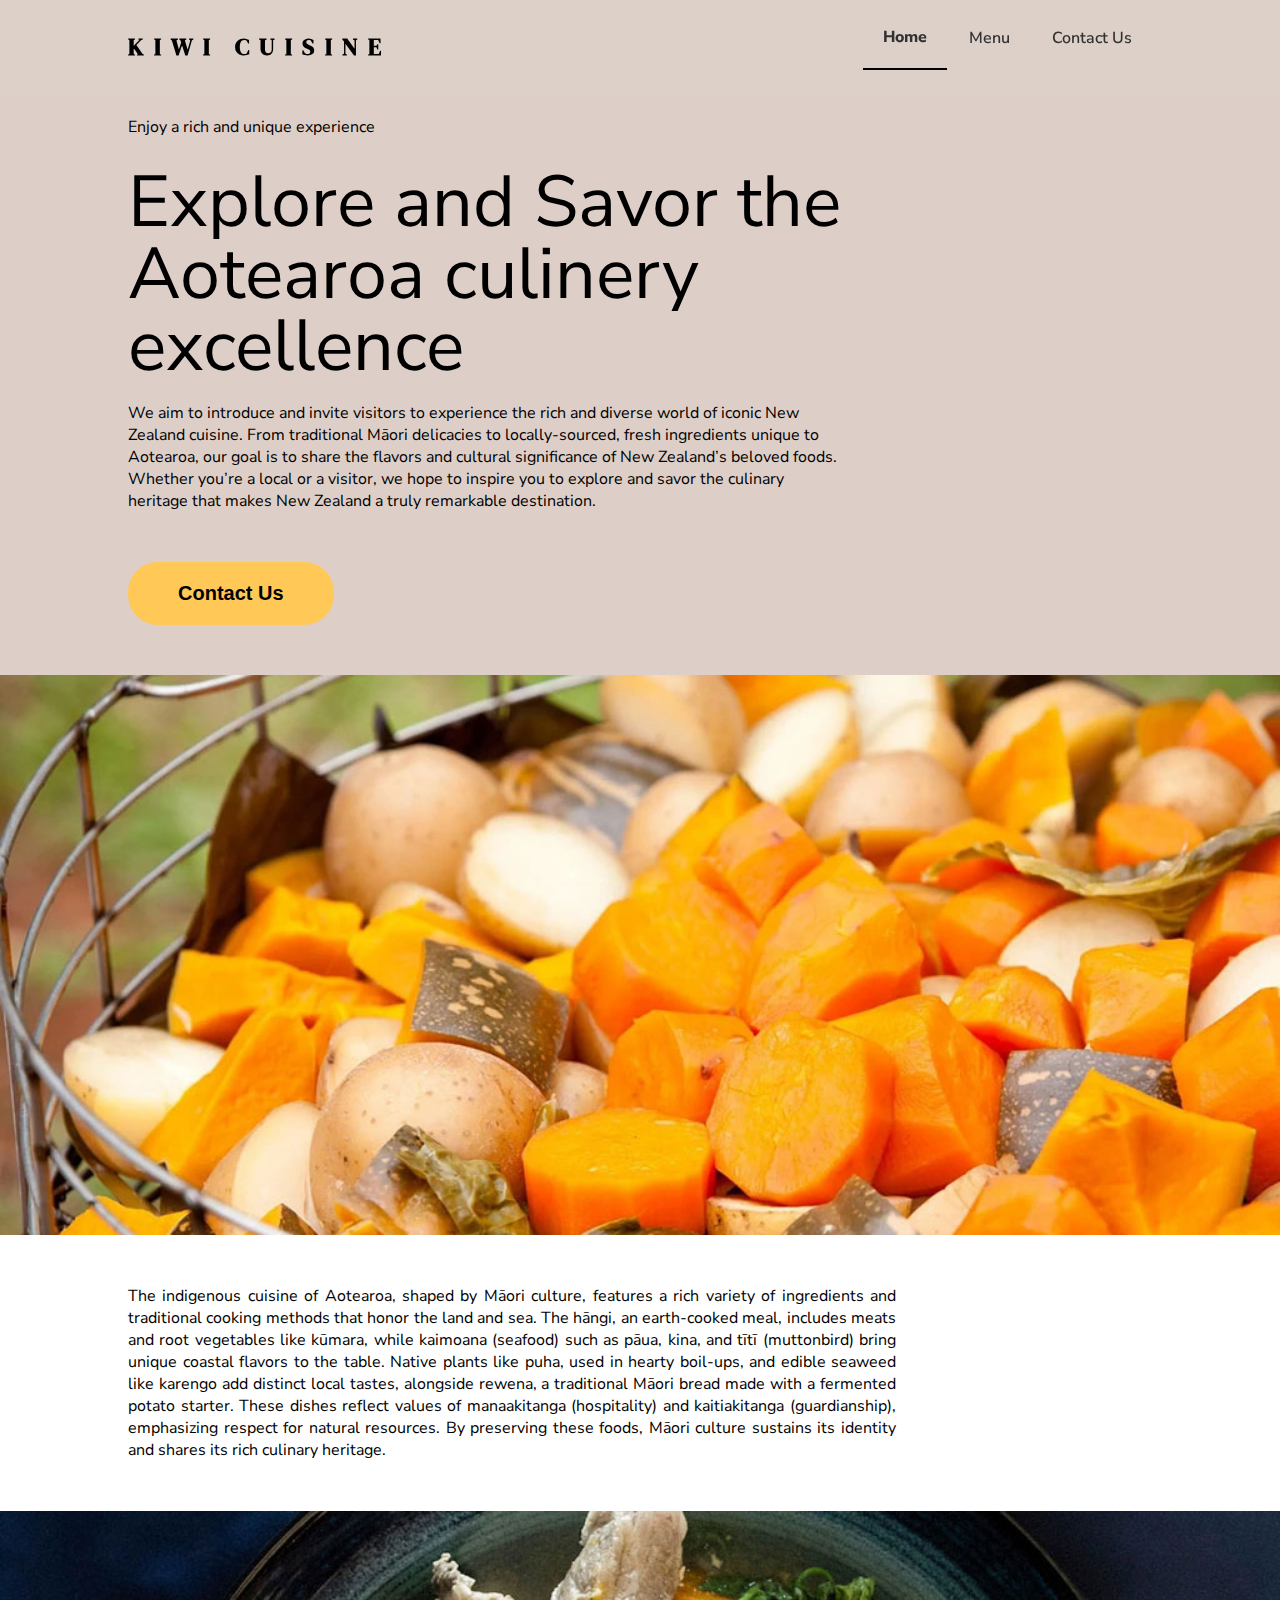
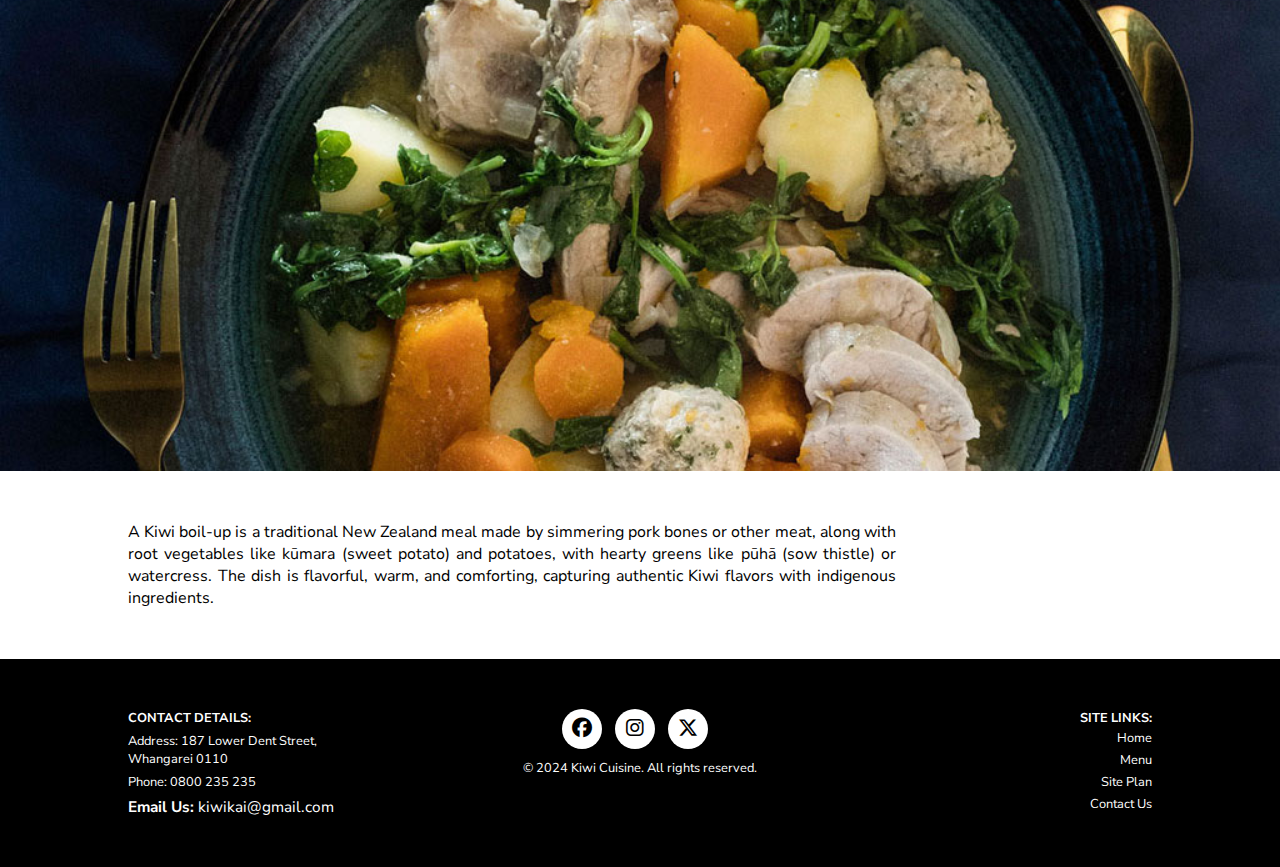
==== commit 2a0b8568: "css changes for the nav" ====
--- a/kiwi-cuisine/index.html
+++ b/kiwi-cuisine/index.html
@@ -38,14 +38,14 @@
           <!-- Navigation Menu -->
           <nav>
             <ul class="nav-container">
-              <li><a id="active" href="index.html">Home</a></li>
+              <li id="active"><a href="index.html">Home</a></li>
               <li><a href="menu.html">Menu</a></li>
               <li><a href="contact.html">Contact Us</a></li>
-            </ul>
-          </nav>
+            </ul> 
+          </nav> 
         <!-- </div> -->
       </header>
-      <div class="main">
+      <div class="main"> 
         <div class="hero-container">
           <p class="hero-preface">Enjoy a rich and unique experience</p>
           <h2 class="hero-heading">
--- a/kiwi-cuisine/styles/style.css
+++ b/kiwi-cuisine/styles/style.css
@@ -127,19 +127,19 @@
 
 .nav-container li {
   text-align: right;
-  padding-left: 30px;
+  padding: 0px 20px 20px; 
 }
 
 .nav-container a:hover,
 .nav-container a:focus {
-  font-weight: 700;
-  color: #ffffff;
+  font-weight: 800;
+  
 }
 
 /* This allows the user to identify which page is  active* */
 #active {
-  font-weight: 700;
-  color: #ffffff;
+  font-weight: 800;
+  border-bottom: #000000 2px solid;
 }
 
 /* End of header, Logo, Nav, Hamburger Icon styling */
@@ -466,7 +466,7 @@
   color: #ffffff;
   border-radius: 50%;
   background-color: rgba(0, 0, 0,0.6);
-  transition: color 0.3s ease-in-out, background-color 0.3s ease-in-out,
+  transition: color 0.3s ease-in-out, background-color 0.3s ease-in-out;
 }
 
 .close-modal:hover {
